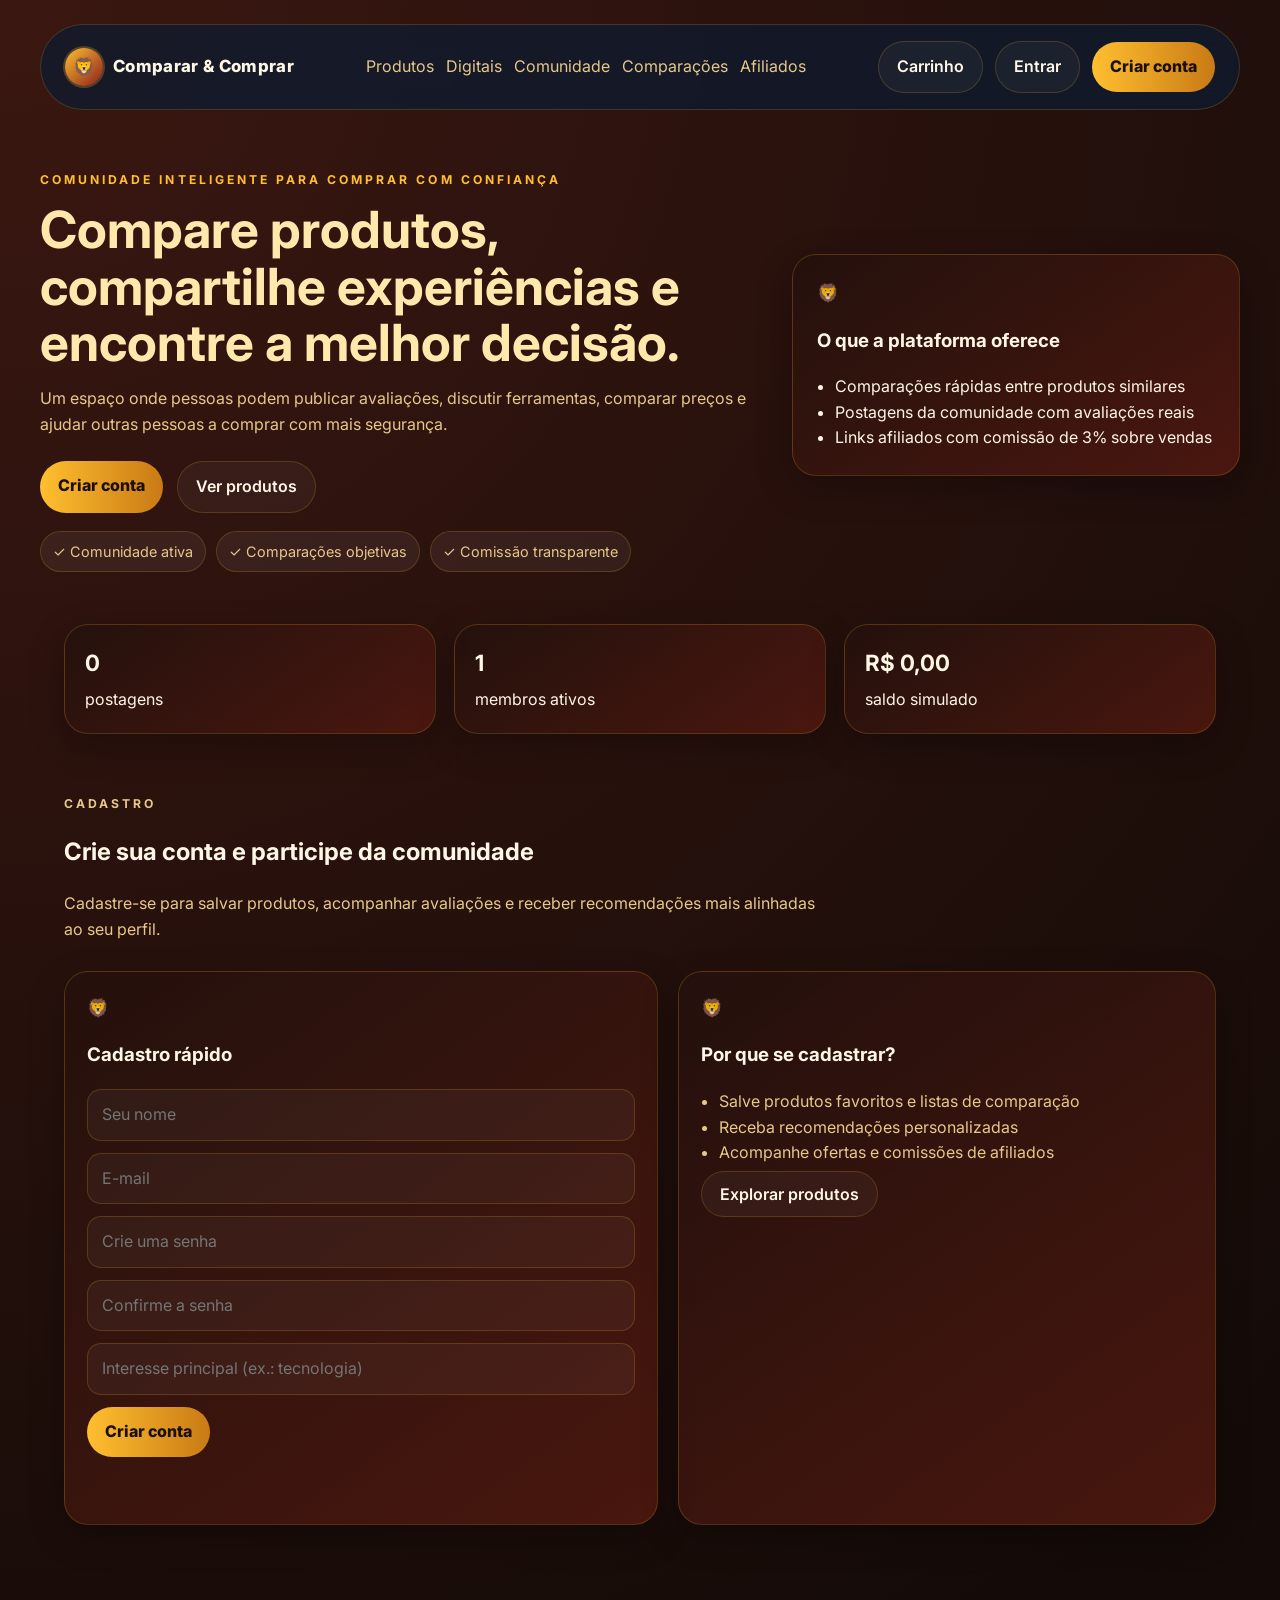
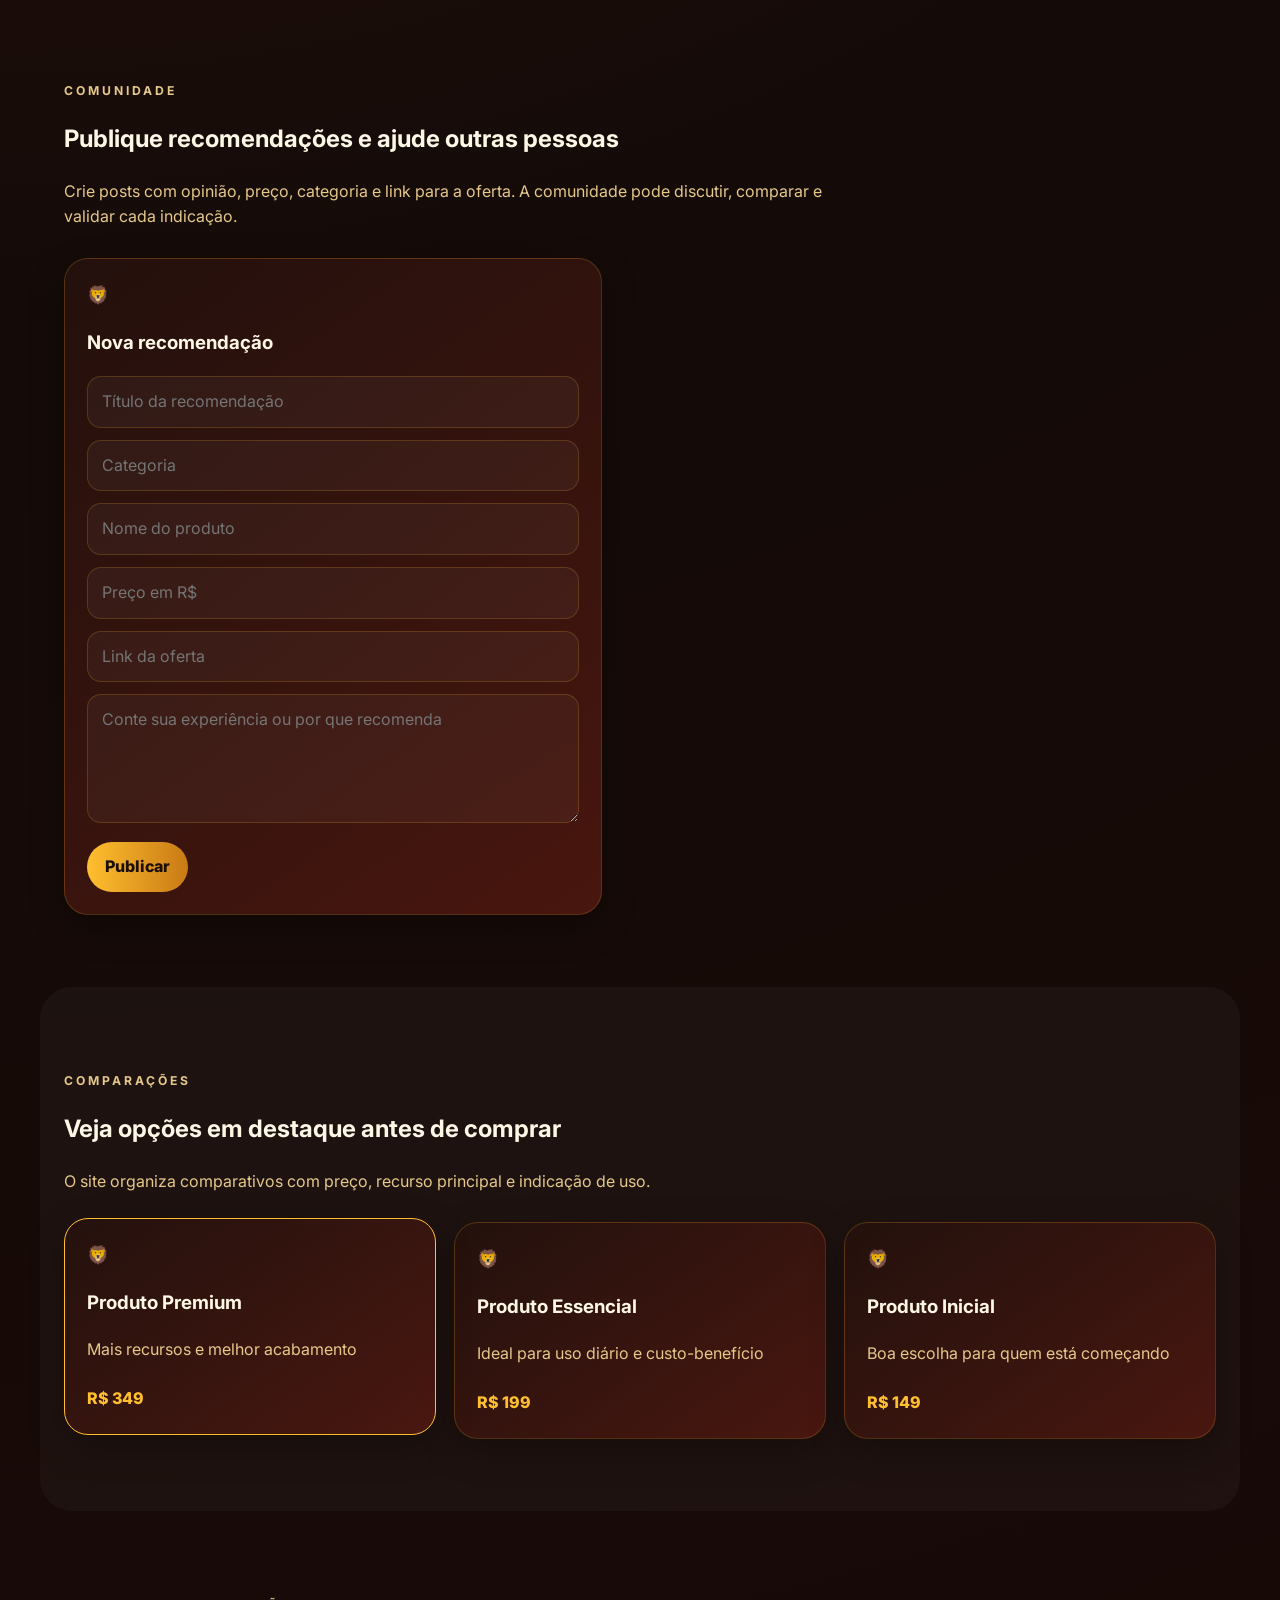
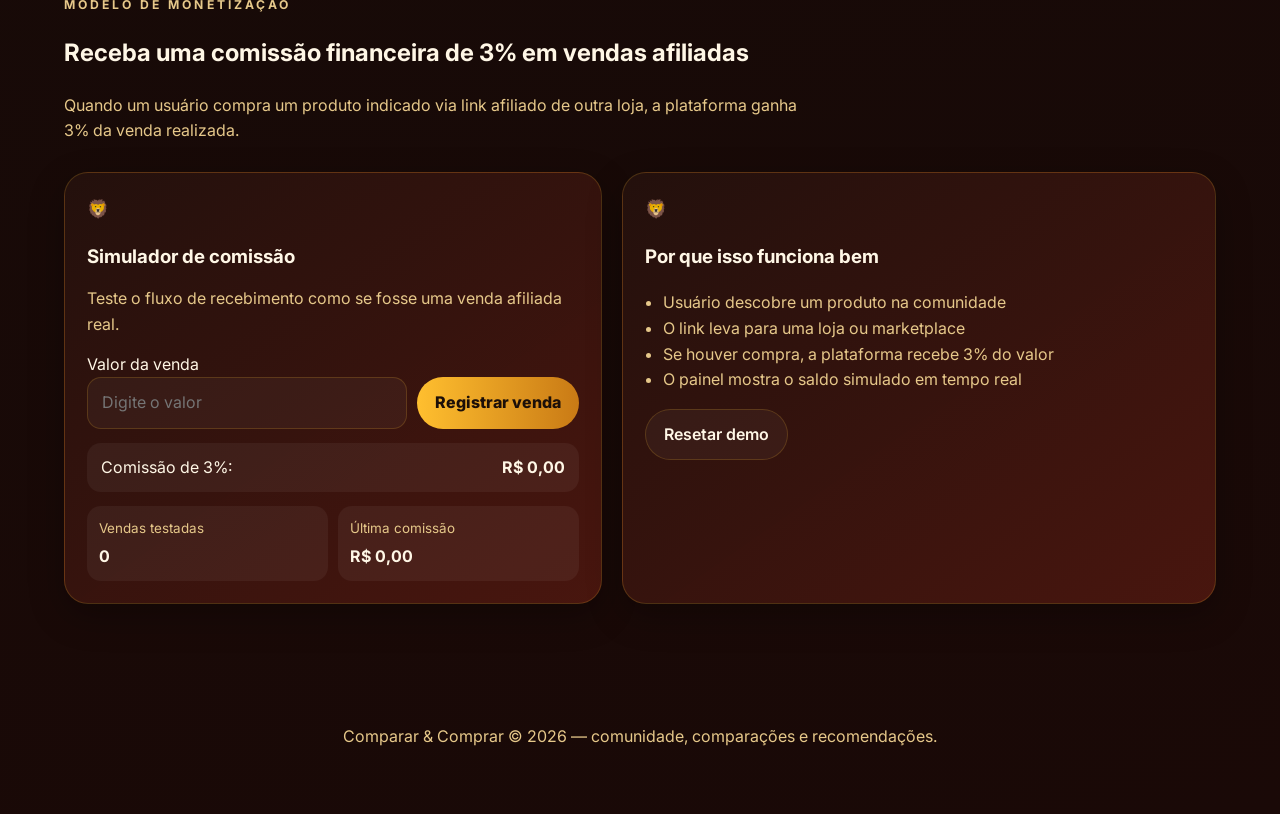
==== index.html @ 01181faa "Initial commit: lion-themed marketplace landing pages" ====
<!DOCTYPE html>
<html lang="pt-BR">
  <head>
    <meta charset="UTF-8" />
    <meta name="viewport" content="width=device-width, initial-scale=1.0" />
    <title>Comparar & Comprar</title>
    <meta
      name="description"
      content="Uma comunidade para comparar produtos, compartilhar experiências e encontrar ofertas com links afiliados."
    />
    <link rel="preconnect" href="https://fonts.googleapis.com" />
    <link rel="preconnect" href="https://fonts.gstatic.com" crossorigin />
    <link
      href="https://fonts.googleapis.com/css2?family=Inter:wght@400;500;600;700;800&display=swap"
      rel="stylesheet"
    />
    <link rel="stylesheet" href="styles.css" />
  </head>
  <body>
    <div class="app-shell">
      <header class="hero">
        <nav class="navbar">
          <a class="brand" href="index.html"><span class="brand-mark">🦁</span>Comparar & Comprar</a>
          <div class="nav-links">
            <a href="products.html">Produtos</a>
            <a href="digital-products.html">Digitais</a>
            <a href="#comunidade">Comunidade</a>
            <a href="#comparacoes">Comparações</a>
            <a href="#afiliados">Afiliados</a>
          </div>
          <div class="nav-actions">
            <a class="btn btn-secondary" href="cart.html">Carrinho</a>
            <button class="btn btn-secondary" id="loginBtn">Entrar</button>
            <button class="btn btn-primary" id="registerBtn">Criar conta</button>
            <button class="btn btn-secondary hidden" id="logoutBtn">Sair</button>
          </div>
        </nav>

        <div class="hero-content">
          <div class="hero-copy">
            <p class="eyebrow">Comunidade inteligente para comprar com confiança</p>
            <h1>Compare produtos, compartilhe experiências e encontre a melhor decisão.</h1>
            <p class="hero-text">
              Um espaço onde pessoas podem publicar avaliações, discutir ferramentas,
              comparar preços e ajudar outras pessoas a comprar com mais segurança.
            </p>
            <div class="hero-actions">
              <a class="btn btn-primary" href="#cadastro">Criar conta</a>
              <a class="btn btn-secondary" href="products.html">Ver produtos</a>
            </div>
            <div class="trust-badges">
              <span>✓ Comunidade ativa</span>
              <span>✓ Comparações objetivas</span>
              <span>✓ Comissão transparente</span>
            </div>
          </div>

          <div class="hero-card">
            <h3>O que a plataforma oferece</h3>
            <ul>
              <li>Comparações rápidas entre produtos similares</li>
              <li>Postagens da comunidade com avaliações reais</li>
              <li>Links afiliados com comissão de 3% sobre vendas</li>
            </ul>
          </div>
        </div>
      </header>

      <section class="stats-section">
        <div class="stat-card">
          <strong id="postCount">0</strong>
          <span>postagens</span>
        </div>
        <div class="stat-card">
          <strong id="memberCount">1</strong>
          <span>membros ativos</span>
        </div>
        <div class="stat-card">
          <strong id="commissionCount">R$ 0,00</strong>
          <span>saldo simulado</span>
        </div>
      </section>

      <section id="cadastro" class="section signup-section">
        <div class="section-heading">
          <p class="eyebrow">Cadastro</p>
          <h2>Crie sua conta e participe da comunidade</h2>
          <p>
            Cadastre-se para salvar produtos, acompanhar avaliações e receber recomendações
            mais alinhadas ao seu perfil.
          </p>
        </div>

        <div class="signup-grid">
          <form id="mainRegisterForm" class="panel">
            <h3>Cadastro rápido</h3>
            <input type="text" id="mainRegisterName" placeholder="Seu nome" required />
            <input type="email" id="mainRegisterEmail" placeholder="E-mail" required />
            <input type="password" id="mainRegisterPassword" placeholder="Crie uma senha" required />
            <input type="password" id="mainRegisterConfirmPassword" placeholder="Confirme a senha" required />
            <input type="text" id="mainRegisterInterest" placeholder="Interesse principal (ex.: tecnologia)" />
            <button class="btn btn-primary" type="submit">Criar conta</button>
            <p id="registerMessage" class="form-message"></p>
          </form>

          <div class="panel benefits-card">
            <h3>Por que se cadastrar?</h3>
            <ul>
              <li>Salve produtos favoritos e listas de comparação</li>
              <li>Receba recomendações personalizadas</li>
              <li>Acompanhe ofertas e comissões de afiliados</li>
            </ul>
            <a class="btn btn-secondary" href="products.html">Explorar produtos</a>
          </div>
        </div>
      </section>

      <main>
        <section id="comunidade" class="section">
          <div class="section-heading">
            <p class="eyebrow">Comunidade</p>
            <h2>Publique recomendações e ajude outras pessoas</h2>
            <p>
              Crie posts com opinião, preço, categoria e link para a oferta. A comunidade pode
              discutir, comparar e validar cada indicação.
            </p>
          </div>

          <div class="community-layout">
            <form id="postForm" class="panel">
              <h3>Nova recomendação</h3>
              <input type="text" id="postTitle" placeholder="Título da recomendação" required />
              <input type="text" id="postCategory" placeholder="Categoria" required />
              <input type="text" id="postProduct" placeholder="Nome do produto" required />
              <input type="number" id="postPrice" placeholder="Preço em R$" min="0" step="0.01" required />
              <input type="url" id="postLink" placeholder="Link da oferta" required />
              <textarea id="postComment" rows="4" placeholder="Conte sua experiência ou por que recomenda" required></textarea>
              <button class="btn btn-primary" type="submit">Publicar</button>
            </form>

            <div id="postsList" class="posts-list"></div>
          </div>
        </section>

        <section id="comparacoes" class="section alt-section">
          <div class="section-heading">
            <p class="eyebrow">Comparações</p>
            <h2>Veja opções em destaque antes de comprar</h2>
            <p>
              O site organiza comparativos com preço, recurso principal e indicação de uso.
            </p>
          </div>

          <div class="comparison-grid">
            <article class="panel comparison-card highlighted">
              <h3>Produto Premium</h3>
              <p>Mais recursos e melhor acabamento</p>
              <span>R$ 349</span>
            </article>
            <article class="panel comparison-card">
              <h3>Produto Essencial</h3>
              <p>Ideal para uso diário e custo-benefício</p>
              <span>R$ 199</span>
            </article>
            <article class="panel comparison-card">
              <h3>Produto Inicial</h3>
              <p>Boa escolha para quem está começando</p>
              <span>R$ 149</span>
            </article>
          </div>
        </section>

        <section id="afiliados" class="section">
          <div class="section-heading">
            <p class="eyebrow">Modelo de monetização</p>
            <h2>Receba uma comissão financeira de 3% em vendas afiliadas</h2>
            <p>
              Quando um usuário compra um produto indicado via link afiliado de outra loja,
              a plataforma ganha 3% da venda realizada.
            </p>
          </div>

          <div class="affiliate-layout">
            <div class="panel calculator-card">
              <h3>Simulador de comissão</h3>
              <p class="helper-text">Teste o fluxo de recebimento como se fosse uma venda afiliada real.</p>
              <label for="saleValue">Valor da venda</label>
              <div class="input-row">
                <input type="number" id="saleValue" placeholder="Digite o valor" min="0" step="0.01" />
                <button class="btn btn-primary" id="registerSaleBtn" type="button">Registrar venda</button>
              </div>
              <div class="calculator-result">
                <span>Comissão de 3%:</span>
                <strong id="commissionValue">R$ 0,00</strong>
              </div>
              <div class="mini-stats">
                <div>
                  <span>Vendas testadas</span>
                  <strong id="saleCount">0</strong>
                </div>
                <div>
                  <span>Última comissão</span>
                  <strong id="lastCommission">R$ 0,00</strong>
                </div>
              </div>
            </div>

            <div class="panel benefits-card">
              <h3>Por que isso funciona bem</h3>
              <ul>
                <li>Usuário descobre um produto na comunidade</li>
                <li>O link leva para uma loja ou marketplace</li>
                <li>Se houver compra, a plataforma recebe 3% do valor</li>
                <li>O painel mostra o saldo simulado em tempo real</li>
              </ul>
              <button class="btn btn-secondary" id="resetDemoBtn" type="button">Resetar demo</button>
            </div>
          </div>
        </section>
      </main>

      <footer class="footer">
        <p>Comparar & Comprar © 2026 — comunidade, comparações e recomendações.</p>
      </footer>
    </div>

    <div id="authModal" class="modal hidden" aria-hidden="true">
      <div class="modal-card">
        <button class="close-modal" id="closeModal" type="button">×</button>
        <div class="auth-tabs">
          <button class="auth-tab active" data-mode="login" type="button">Entrar</button>
          <button class="auth-tab" data-mode="register" type="button">Cadastrar</button>
        </div>

        <form id="loginForm" class="auth-form">
          <input type="email" id="loginEmail" placeholder="E-mail" required />
          <input type="password" id="loginPassword" placeholder="Senha" required />
          <button class="btn btn-primary" type="submit">Entrar</button>
        </form>

        <form id="registerForm" class="auth-form hidden">
          <input type="text" id="registerName" placeholder="Seu nome" required />
          <input type="email" id="registerEmail" placeholder="E-mail" required />
          <input type="password" id="registerPassword" placeholder="Senha" required />
          <button class="btn btn-primary" type="submit">Criar conta</button>
        </form>
      </div>
    </div>

    <script src="script.js"></script>
  </body>
</html>
---- styles.css ----
:root {
  --bg: #140b08;
  --panel: #24110d;
  --panel-2: #3b1711;
  --text: #fff7e6;
  --muted: #e6c88a;
  --accent: #ffbf2f;
  --accent-2: #8b1e1e;
  --accent-3: #c97a15;
  --border: rgba(255, 191, 47, 0.18);
}

* {
  box-sizing: border-box;
}

body {
  margin: 0;
  font-family: 'Inter', sans-serif;
  background: radial-gradient(circle at top left, #3b1711 0%, var(--bg) 45%, #1a0907 100%);
  color: var(--text);
  line-height: 1.6;
}

a {
  color: inherit;
  text-decoration: none;
}

button,
input,
textarea {
  font: inherit;
}

.app-shell {
  min-height: 100vh;
}

.hero {
  padding: 24px 24px 72px;
}

.navbar {
  display: flex;
  justify-content: space-between;
  align-items: center;
  gap: 16px;
  max-width: 1200px;
  margin: 0 auto 48px;
  padding: 16px 24px;
  border: 1px solid var(--border);
  border-radius: 999px;
  background: rgba(15, 27, 45, 0.8);
  backdrop-filter: blur(12px);
}

.brand {
  font-weight: 800;
  font-size: 1.05rem;
  display: inline-flex;
  align-items: center;
  gap: 10px;
  letter-spacing: 0.02em;
}

.brand-mark {
  width: 38px;
  height: 38px;
  border-radius: 50%;
  display: grid;
  place-items: center;
  background: linear-gradient(135deg, var(--accent), var(--accent-2));
  color: var(--text);
  font-size: 1.1rem;
  box-shadow: 0 0 0 2px rgba(255, 191, 47, 0.25);
}

.nav-links,
.nav-actions {
  display: flex;
  gap: 12px;
  align-items: center;
}

.nav-links {
  color: var(--muted);
}

.hero-content {
  display: grid;
  grid-template-columns: 1.3fr 0.8fr;
  gap: 24px;
  max-width: 1200px;
  margin: 0 auto;
  align-items: center;
}

.eyebrow {
  text-transform: uppercase;
  letter-spacing: 0.25em;
  font-size: 0.76rem;
  color: var(--accent);
  font-weight: 700;
}

h1 {
  font-size: clamp(2rem, 4vw, 3.4rem);
  line-height: 1.1;
  margin: 10px 0;
  color: #ffe8ac;
}

.hero-text,
.section-heading p,
.panel p,
.panel li,
.post-meta,
.post-footer {
  color: var(--muted);
}

.hero-actions {
  display: flex;
  gap: 14px;
  margin-top: 24px;
  flex-wrap: wrap;
}

.trust-badges {
  display: flex;
  flex-wrap: wrap;
  gap: 10px;
  margin-top: 18px;
}

.trust-badges span {
  background: rgba(255, 255, 255, 0.06);
  border: 1px solid var(--border);
  border-radius: 999px;
  padding: 8px 12px;
  font-size: 0.9rem;
  color: var(--muted);
}

.btn {
  padding: 12px 18px;
  border-radius: 999px;
  font-weight: 600;
  border: none;
  cursor: pointer;
}

.btn-primary {
  background: linear-gradient(90deg, var(--accent), var(--accent-3));
  color: #1c0f08;
  font-weight: 800;
}

.btn-secondary {
  border: 1px solid var(--border);
  background: rgba(255, 255, 255, 0.04);
  color: var(--text);
}

.hero-card,
.panel,
.stat-card {
  background: linear-gradient(145deg, rgba(36, 17, 13, 0.95), rgba(78, 24, 16, 0.9));
  border: 1px solid var(--border);
  border-radius: 24px;
  box-shadow: 0 12px 35px rgba(0, 0, 0, 0.28);
}

.hero-card {
  padding: 24px;
}

.hero-card ul {
  padding-left: 18px;
  margin: 0;
}

.hero-card::before,
.panel::before {
  content: "🦁";
  display: block;
  font-size: 1.1rem;
  margin-bottom: 10px;
  opacity: 0.9;
}

.stats-section {
  display: grid;
  grid-template-columns: repeat(3, 1fr);
  gap: 18px;
  max-width: 1200px;
  margin: -20px auto 0;
  padding: 0 24px 24px;
}

.stat-card {
  padding: 20px;
  display: flex;
  flex-direction: column;
  gap: 6px;
}

.stat-card strong {
  font-size: 1.4rem;
}

.section {
  padding: 72px 24px;
  max-width: 1200px;
  margin: 0 auto;
}

.signup-section {
  padding-top: 24px;
}

.signup-grid {
  display: grid;
  grid-template-columns: 1.05fr 0.95fr;
  gap: 20px;
}

.form-message {
  margin-top: 10px;
  color: var(--accent);
  min-height: 1.2em;
}

.alt-section {
  background: rgba(255, 255, 255, 0.03);
  border-radius: 32px;
}

.section-heading {
  max-width: 760px;
  margin-bottom: 28px;
}

.community-layout,
.affiliate-layout {
  display: grid;
  grid-template-columns: 0.95fr 1.05fr;
  gap: 20px;
}

.panel {
  padding: 22px;
}

.panel input,
.panel textarea {
  width: 100%;
  margin-bottom: 12px;
  padding: 12px 14px;
  border-radius: 14px;
  border: 1px solid var(--border);
  background: rgba(255, 255, 255, 0.04);
  color: var(--text);
}

.panel textarea {
  resize: vertical;
  min-height: 100px;
}

.posts-list {
  display: flex;
  flex-direction: column;
  gap: 14px;
}

.post-card {
  background: rgba(255, 255, 255, 0.04);
  border: 1px solid var(--border);
  border-radius: 18px;
  padding: 16px;
}

.post-card h4 {
  margin: 0 0 6px;
}

.post-meta {
  display: flex;
  gap: 8px;
  flex-wrap: wrap;
  margin-bottom: 8px;
  font-size: 0.95rem;
}

.post-footer {
  display: flex;
  justify-content: space-between;
  align-items: center;
  margin-top: 12px;
  gap: 10px;
  flex-wrap: wrap;
}

.comparison-grid {
  display: grid;
  grid-template-columns: repeat(3, 1fr);
  gap: 18px;
}

.products-grid {
  display: grid;
  grid-template-columns: repeat(3, 1fr);
  gap: 18px;
}

.product-card {
  display: flex;
  flex-direction: column;
  gap: 10px;
}

.product-image {
  width: 100%;
  height: 180px;
  object-fit: cover;
  border-radius: 16px;
  margin-bottom: 4px;
}

.product-emoji {
  font-size: 2rem;
}

.product-badges {
  display: flex;
  flex-wrap: wrap;
  gap: 8px;
}

.product-badges span {
  background: rgba(255, 191, 47, 0.16);
  border: 1px solid rgba(255, 191, 47, 0.28);
  border-radius: 999px;
  padding: 6px 10px;
  font-size: 0.82rem;
  color: var(--accent);
}

.product-price {
  font-size: 1.2rem;
  font-weight: 700;
}

.product-actions {
  display: flex;
  justify-content: space-between;
  align-items: center;
  margin-top: auto;
  gap: 12px;
  flex-wrap: wrap;
}

.product-buttons {
  display: flex;
  gap: 8px;
  flex-wrap: wrap;
}

.review-box {
  margin-top: 8px;
  border-top: 1px solid var(--border);
  padding-top: 10px;
}

.review-summary {
  display: flex;
  justify-content: space-between;
  align-items: center;
  margin-bottom: 8px;
  font-size: 0.9rem;
}

.review-list {
  list-style: none;
  padding: 0;
  margin: 0 0 10px;
  display: flex;
  flex-direction: column;
  gap: 8px;
}

.review-list li {
  background: rgba(255, 255, 255, 0.04);
  border-radius: 10px;
  padding: 8px 10px;
}

.review-form {
  display: flex;
  flex-direction: column;
  gap: 8px;
}

.review-form input,
.review-form select,
.review-form textarea {
  margin-bottom: 0;
}

.highlights-section {
  display: grid;
  grid-template-columns: repeat(2, 1fr);
  gap: 18px;
  padding-top: 0;
}

.quick-panel {
  position: fixed;
  inset: 0;
  background: rgba(3, 8, 15, 0.75);
  display: grid;
  place-items: center;
  padding: 20px;
  z-index: 20;
}

.quick-panel.hidden,
.hidden {
  display: none;
}

.quick-panel-card {
  width: min(100%, 480px);
  background: var(--panel);
  border: 1px solid var(--border);
  border-radius: 24px;
  padding: 24px;
  position: relative;
  max-height: 80vh;
  overflow: auto;
}

.quick-item {
  padding: 10px 0;
  border-bottom: 1px solid var(--border);
}

.product-toolbar {
  display: flex;
  gap: 12px;
  flex-wrap: wrap;
  margin-bottom: 18px;
}

.product-toolbar input,
.product-toolbar select {
  flex: 1;
  min-width: 220px;
}

.product-detail-modal {
  width: min(100%, 560px);
}

.product-detail-header {
  display: flex;
  justify-content: space-between;
  gap: 12px;
  align-items: start;
  margin-bottom: 16px;
}

.product-detail-price {
  font-size: 1.35rem;
  font-weight: 800;
  color: var(--accent);
}

.product-detail-list {
  padding-left: 18px;
  margin: 0 0 12px;
  color: var(--muted);
}

.product-detail-guarantee {
  color: var(--accent);
  font-weight: 600;
  margin-bottom: 16px;
}

.product-detail-actions {
  display: flex;
  gap: 10px;
  flex-wrap: wrap;
}

.cart-layout {
  display: grid;
  grid-template-columns: 1.2fr 0.8fr;
  gap: 20px;
  align-items: start;
}

.cart-items {
  display: flex;
  flex-direction: column;
  gap: 12px;
}

.cart-item {
  border: 1px solid var(--border);
  border-radius: 18px;
  padding: 16px;
  background: rgba(255, 255, 255, 0.03);
  display: flex;
  justify-content: space-between;
  gap: 12px;
}

.cart-item h4 {
  margin: 0 0 6px;
}

.cart-item p {
  margin: 0;
  color: var(--muted);
}

.cart-meta {
  margin-top: 8px !important;
  font-size: 0.9rem;
}

.cart-item-actions {
  display: flex;
  flex-direction: column;
  justify-content: space-between;
  align-items: flex-end;
  gap: 8px;
}

.summary-row {
  display: flex;
  justify-content: space-between;
  padding: 10px 0;
  border-bottom: 1px solid var(--border);
}

.summary-row.total {
  font-size: 1.08rem;
  border-bottom: none;
  margin-top: 8px;
}

.empty-state {
  text-align: center;
}

.compact-hero {
  padding-bottom: 40px;
}

.comparison-card.highlighted {
  border-color: var(--accent);
  transform: translateY(-4px);
}

.comparison-card span {
  display: inline-block;
  margin-top: 8px;
  font-weight: 800;
  color: var(--accent);
}

.input-row {
  display: flex;
  gap: 10px;
  margin-bottom: 10px;
}

.input-row input {
  flex: 1;
  margin-bottom: 0;
}

.helper-text {
  margin-top: -4px;
  margin-bottom: 14px;
}

.calculator-result {
  margin-top: 14px;
  display: flex;
  justify-content: space-between;
  align-items: center;
  padding: 12px 14px;
  border-radius: 14px;
  background: rgba(255, 255, 255, 0.05);
}

.mini-stats {
  display: grid;
  grid-template-columns: repeat(2, 1fr);
  gap: 10px;
  margin-top: 14px;
}

.mini-stats div {
  padding: 12px;
  border-radius: 14px;
  background: rgba(255, 255, 255, 0.05);
  display: flex;
  flex-direction: column;
  gap: 4px;
}

.mini-stats span {
  color: var(--muted);
  font-size: 0.84rem;
}

.benefits-card ul {
  padding-left: 18px;
  margin-bottom: 16px;
}

.modal {
  position: fixed;
  inset: 0;
  background: rgba(3, 8, 15, 0.75);
  display: grid;
  place-items: center;
  padding: 20px;
}

.modal.hidden,
.hidden {
  display: none;
}

.modal-card {
  width: min(100%, 420px);
  background: var(--panel);
  border: 1px solid var(--border);
  border-radius: 24px;
  padding: 24px;
  position: relative;
}

.close-modal {
  position: absolute;
  top: 12px;
  right: 12px;
  background: transparent;
  border: none;
  color: var(--text);
  font-size: 1.3rem;
  cursor: pointer;
}

.auth-tabs {
  display: flex;
  gap: 8px;
  margin-bottom: 16px;
}

.auth-tab {
  background: rgba(255, 255, 255, 0.05);
  border: 1px solid var(--border);
  color: var(--text);
  padding: 8px 12px;
  border-radius: 999px;
  cursor: pointer;
}

.auth-tab.active {
  background: linear-gradient(90deg, var(--accent), var(--accent-2));
}

.footer {
  text-align: center;
  padding: 32px 24px 48px;
  color: var(--muted);
}

@media (max-width: 900px) {
  .community-layout,
  .affiliate-layout,
  .hero-content,
  .comparison-grid,
  .signup-grid,
  .products-grid,
  .stats-section {
    grid-template-columns: 1fr;
  }

  .navbar {
    border-radius: 24px;
    flex-direction: column;
  }
}

@media (max-width: 600px) {
  .hero,
  .section {
    padding-left: 16px;
    padding-right: 16px;
  }

  .nav-links {
    flex-wrap: wrap;
    justify-content: center;
  }

  .input-row,
  .mini-stats {
    grid-template-columns: 1fr;
    flex-direction: column;
  }

  .products-grid,
  .highlights-section,
  .cart-layout {
    grid-template-columns: 1fr;
  }
}
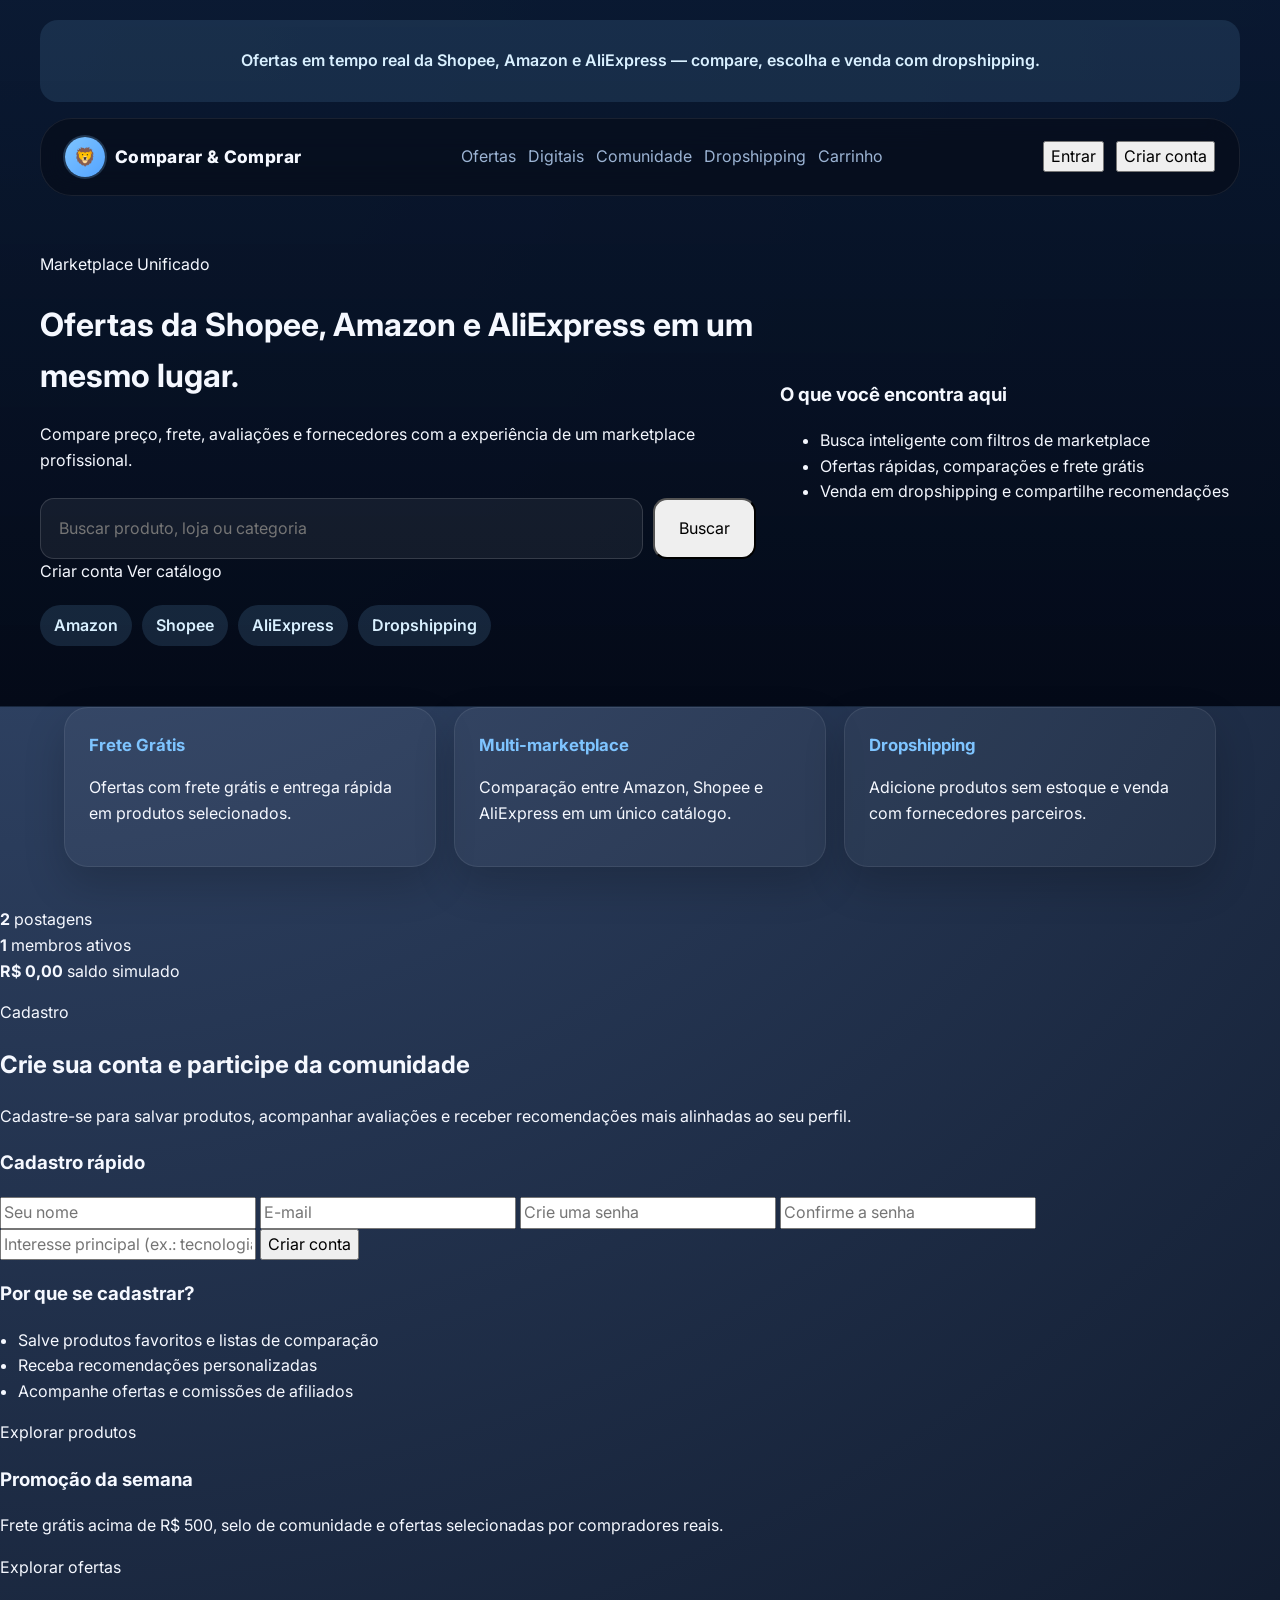
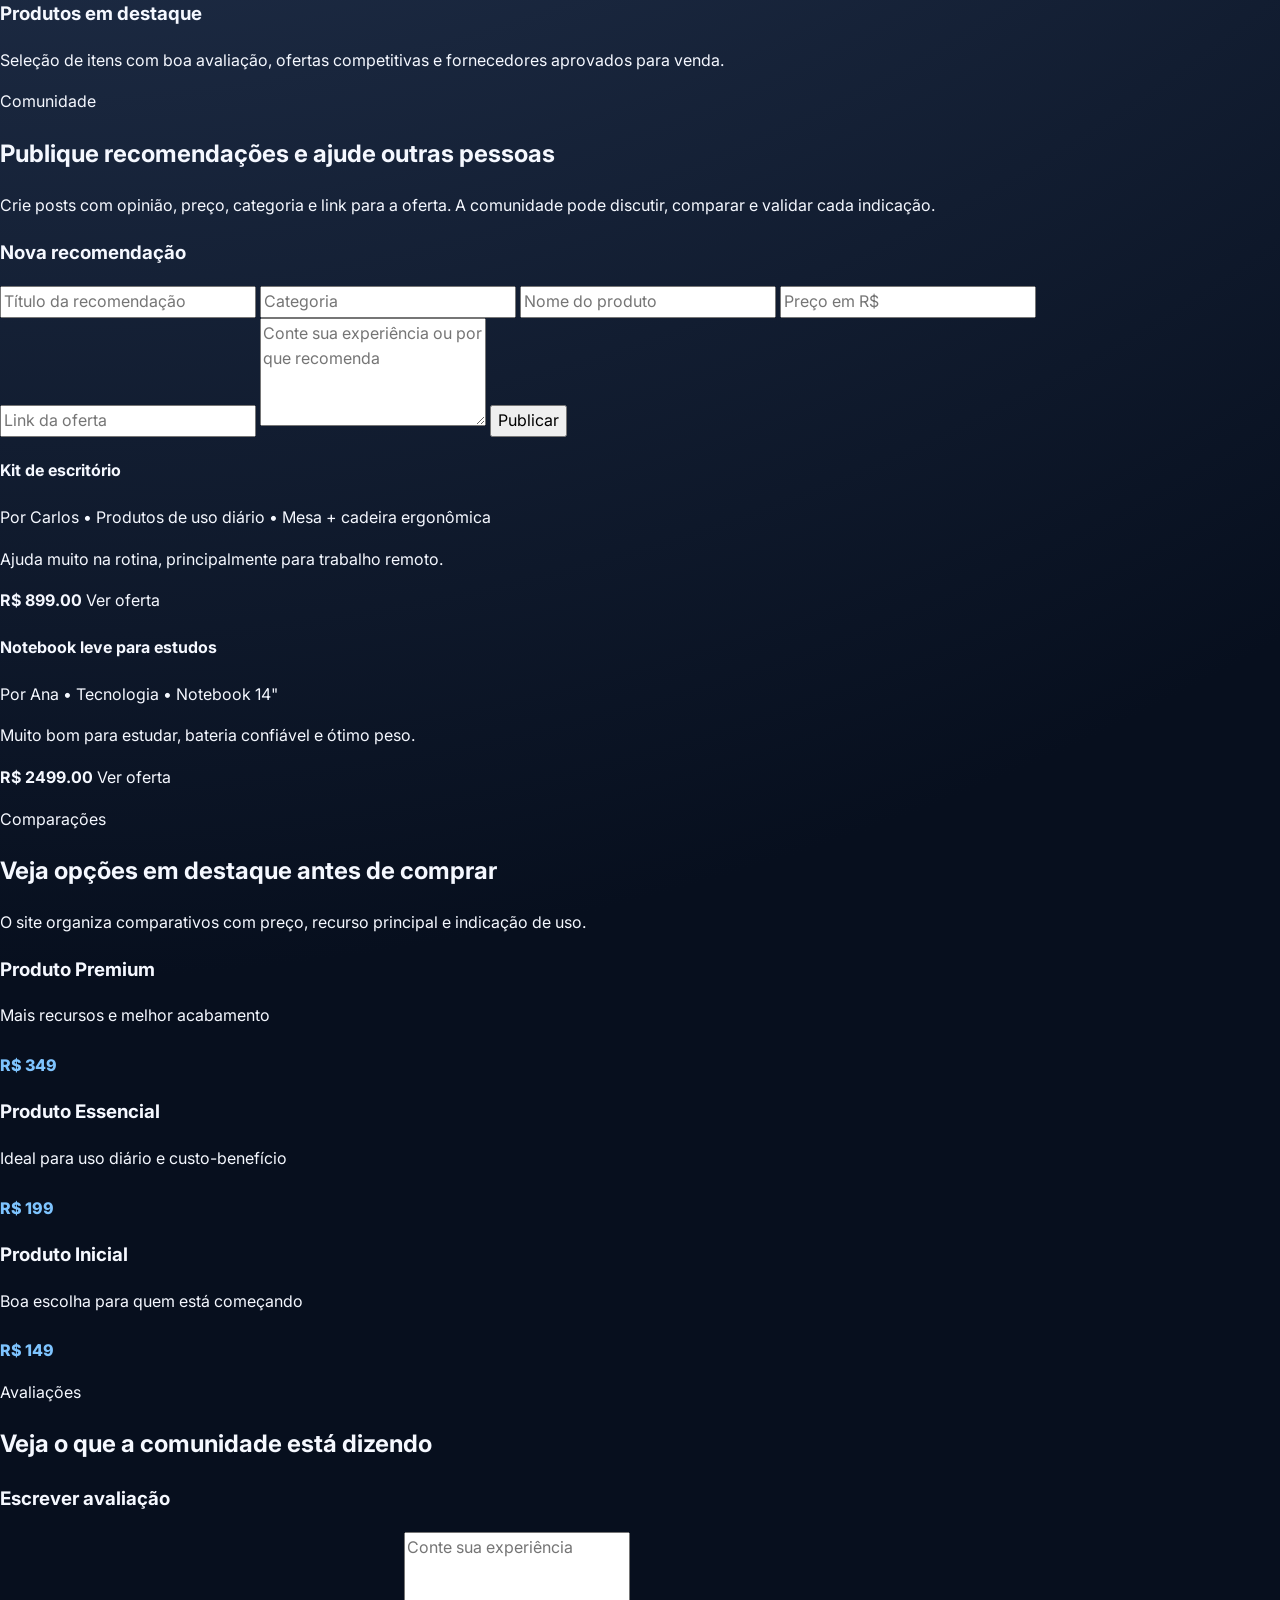
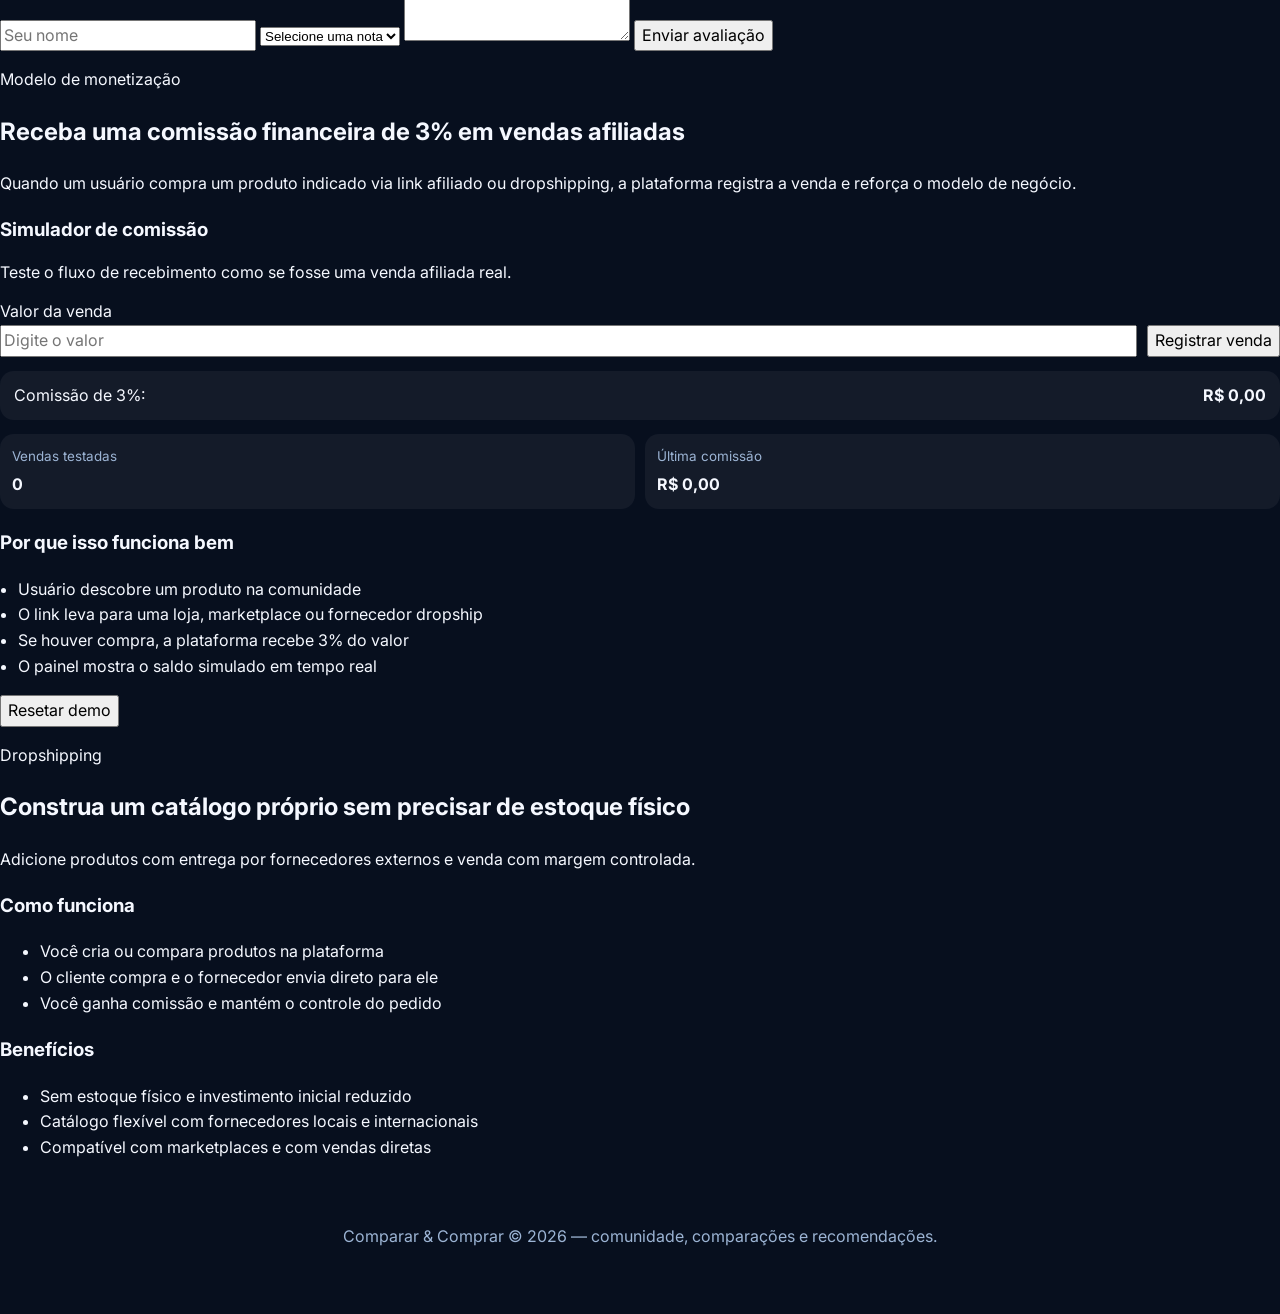
==== commit 9f70ed64: "Atualiza visual e funcionalidade do marketplace" ====
--- a/index.html
+++ b/index.html
@@ -18,18 +18,20 @@
   </head>
   <body>
     <div class="app-shell">
-      <header class="hero">
-        <nav class="navbar">
+      <header class="hero marketplace-hero">
+        <div class="top-banner">
+          <p>Ofertas em tempo real da Shopee, Amazon e AliExpress — compare, escolha e venda com dropshipping.</p>
+        </div>
+        <nav class="navbar marketplace-navbar">
           <a class="brand" href="index.html"><span class="brand-mark">🦁</span>Comparar & Comprar</a>
           <div class="nav-links">
-            <a href="products.html">Produtos</a>
+            <a href="products.html">Ofertas</a>
             <a href="digital-products.html">Digitais</a>
             <a href="#comunidade">Comunidade</a>
-            <a href="#comparacoes">Comparações</a>
-            <a href="#afiliados">Afiliados</a>
+            <a href="#afiliados">Dropshipping</a>
+            <a href="cart.html">Carrinho</a>
           </div>
           <div class="nav-actions">
-            <a class="btn btn-secondary" href="cart.html">Carrinho</a>
             <button class="btn btn-secondary" id="loginBtn">Entrar</button>
             <button class="btn btn-primary" id="registerBtn">Criar conta</button>
             <button class="btn btn-secondary hidden" id="logoutBtn">Sair</button>
@@ -38,33 +40,52 @@
 
         <div class="hero-content">
           <div class="hero-copy">
-            <p class="eyebrow">Comunidade inteligente para comprar com confiança</p>
-            <h1>Compare produtos, compartilhe experiências e encontre a melhor decisão.</h1>
+            <p class="eyebrow">Marketplace Unificado</p>
+            <h1>Ofertas da Shopee, Amazon e AliExpress em um mesmo lugar.</h1>
             <p class="hero-text">
-              Um espaço onde pessoas podem publicar avaliações, discutir ferramentas,
-              comparar preços e ajudar outras pessoas a comprar com mais segurança.
-            </p>
+              Compare preço, frete, avaliações e fornecedores com a experiência de um marketplace profissional.
+            </p>
+            <div class="hero-search">
+              <input type="search" placeholder="Buscar produto, loja ou categoria" />
+              <button class="btn btn-primary">Buscar</button>
+            </div>
             <div class="hero-actions">
               <a class="btn btn-primary" href="#cadastro">Criar conta</a>
-              <a class="btn btn-secondary" href="products.html">Ver produtos</a>
-            </div>
-            <div class="trust-badges">
-              <span>✓ Comunidade ativa</span>
-              <span>✓ Comparações objetivas</span>
-              <span>✓ Comissão transparente</span>
-            </div>
-          </div>
-
-          <div class="hero-card">
-            <h3>O que a plataforma oferece</h3>
+              <a class="btn btn-secondary" href="products.html">Ver catálogo</a>
+            </div>
+            <div class="trust-badges marketplace-badges">
+              <span>Amazon</span>
+              <span>Shopee</span>
+              <span>AliExpress</span>
+              <span>Dropshipping</span>
+            </div>
+          </div>
+
+          <div class="hero-card marketplace-panel">
+            <h3>O que você encontra aqui</h3>
             <ul>
-              <li>Comparações rápidas entre produtos similares</li>
-              <li>Postagens da comunidade com avaliações reais</li>
-              <li>Links afiliados com comissão de 3% sobre vendas</li>
+              <li>Busca inteligente com filtros de marketplace</li>
+              <li>Ofertas rápidas, comparações e frete grátis</li>
+              <li>Venda em dropshipping e compartilhe recomendações</li>
             </ul>
           </div>
         </div>
       </header>
+
+      <section class="marketplace-features section">
+        <div class="feature-card">
+          <strong>Frete Grátis</strong>
+          <p>Ofertas com frete grátis e entrega rápida em produtos selecionados.</p>
+        </div>
+        <div class="feature-card">
+          <strong>Multi-marketplace</strong>
+          <p>Comparação entre Amazon, Shopee e AliExpress em um único catálogo.</p>
+        </div>
+        <div class="feature-card">
+          <strong>Dropshipping</strong>
+          <p>Adicione produtos sem estoque e venda com fornecedores parceiros.</p>
+        </div>
+      </section>
 
       <section class="stats-section">
         <div class="stat-card">
@@ -116,6 +137,18 @@
       </section>
 
       <main>
+        <section class="section highlights-section">
+          <div class="panel">
+            <h3>Promoção da semana</h3>
+            <p>Frete grátis acima de R$ 500, selo de comunidade e ofertas selecionadas por compradores reais.</p>
+            <a class="btn btn-primary" href="products.html">Explorar ofertas</a>
+          </div>
+          <div class="panel">
+            <h3>Produtos em destaque</h3>
+            <p>Seleção de itens com boa avaliação, ofertas competitivas e fornecedores aprovados para venda.</p>
+          </div>
+        </section>
+
         <section id="comunidade" class="section">
           <div class="section-heading">
             <p class="eyebrow">Comunidade</p>
@@ -170,13 +203,37 @@
           </div>
         </section>
 
+        <section class="section">
+          <div class="section-heading">
+            <p class="eyebrow">Avaliações</p>
+            <h2>Veja o que a comunidade está dizendo</h2>
+          </div>
+          <div class="community-layout">
+            <form id="reviewForm" class="panel review-form">
+              <h3>Escrever avaliação</h3>
+              <input type="text" id="reviewName" placeholder="Seu nome" required />
+              <select id="reviewRating" required>
+                <option value="">Selecione uma nota</option>
+                <option value="5">★★★★★</option>
+                <option value="4">★★★★☆</option>
+                <option value="3">★★★☆☆</option>
+                <option value="2">★★☆☆☆</option>
+                <option value="1">★☆☆☆☆</option>
+              </select>
+              <textarea id="reviewComment" rows="4" placeholder="Conte sua experiência" required></textarea>
+              <button class="btn btn-primary" type="submit">Enviar avaliação</button>
+            </form>
+            <div id="reviewsList" class="posts-list"></div>
+          </div>
+        </section>
+
         <section id="afiliados" class="section">
           <div class="section-heading">
             <p class="eyebrow">Modelo de monetização</p>
             <h2>Receba uma comissão financeira de 3% em vendas afiliadas</h2>
             <p>
-              Quando um usuário compra um produto indicado via link afiliado de outra loja,
-              a plataforma ganha 3% da venda realizada.
+              Quando um usuário compra um produto indicado via link afiliado ou dropshipping,
+              a plataforma registra a venda e reforça o modelo de negócio.
             </p>
           </div>
 
@@ -209,11 +266,39 @@
               <h3>Por que isso funciona bem</h3>
               <ul>
                 <li>Usuário descobre um produto na comunidade</li>
-                <li>O link leva para uma loja ou marketplace</li>
+                <li>O link leva para uma loja, marketplace ou fornecedor dropship</li>
                 <li>Se houver compra, a plataforma recebe 3% do valor</li>
                 <li>O painel mostra o saldo simulado em tempo real</li>
               </ul>
               <button class="btn btn-secondary" id="resetDemoBtn" type="button">Resetar demo</button>
+            </div>
+          </div>
+        </section>
+
+        <section class="section alt-section dropship-section">
+          <div class="section-heading">
+            <p class="eyebrow">Dropshipping</p>
+            <h2>Construa um catálogo próprio sem precisar de estoque físico</h2>
+            <p>
+              Adicione produtos com entrega por fornecedores externos e venda com margem controlada.
+            </p>
+          </div>
+          <div class="community-layout">
+            <div class="panel">
+              <h3>Como funciona</h3>
+              <ul>
+                <li>Você cria ou compara produtos na plataforma</li>
+                <li>O cliente compra e o fornecedor envia direto para ele</li>
+                <li>Você ganha comissão e mantém o controle do pedido</li>
+              </ul>
+            </div>
+            <div class="panel">
+              <h3>Benefícios</h3>
+              <ul>
+                <li>Sem estoque físico e investimento inicial reduzido</li>
+                <li>Catálogo flexível com fornecedores locais e internacionais</li>
+                <li>Compatível com marketplaces e com vendas diretas</li>
+              </ul>
             </div>
           </div>
         </section>
--- a/styles.css
+++ b/styles.css
@@ -1,13 +1,15 @@
 :root {
-  --bg: #140b08;
-  --panel: #24110d;
-  --panel-2: #3b1711;
-  --text: #fff7e6;
-  --muted: #e6c88a;
-  --accent: #ffbf2f;
-  --accent-2: #8b1e1e;
-  --accent-3: #c97a15;
-  --border: rgba(255, 191, 47, 0.18);
+  --bg: #070f1e;
+  --panel: rgba(18, 32, 55, 0.95);
+  --panel-2: rgba(28, 44, 73, 0.96);
+  --text: #f5f8ff;
+  --muted: #9cb4d4;
+  --accent: #7ec4ff;
+  --accent-2: #54a4ff;
+  --accent-3: #32d4ff;
+  --border: rgba(126, 196, 255, 0.18);
+  --surface: rgba(255, 255, 255, 0.05);
+  --shadow: rgba(0, 0, 0, 0.26);
 }
 
 * {
@@ -17,7 +19,7 @@
 body {
   margin: 0;
   font-family: 'Inter', sans-serif;
-  background: radial-gradient(circle at top left, #3b1711 0%, var(--bg) 45%, #1a0907 100%);
+  background: radial-gradient(circle at top left, rgba(32, 58, 102, 0.88), rgba(7, 15, 30, 1) 55%);
   color: var(--text);
   line-height: 1.6;
 }
@@ -25,6 +27,11 @@
 a {
   color: inherit;
   text-decoration: none;
+  transition: color 0.2s ease;
+}
+
+a:hover {
+  color: var(--accent);
 }
 
 button,
@@ -38,7 +45,23 @@
 }
 
 .hero {
-  padding: 24px 24px 72px;
+  padding: 20px 24px 60px;
+}
+
+.marketplace-hero {
+  background: linear-gradient(180deg, rgba(8, 23, 47, 0.95), rgba(4, 10, 24, 1));
+  border-bottom: 1px solid rgba(255, 255, 255, 0.06);
+}
+
+.top-banner {
+  max-width: 1200px;
+  margin: 0 auto;
+  padding: 12px 24px;
+  border-radius: 18px;
+  background: rgba(126, 196, 255, 0.12);
+  color: #d9f0ff;
+  text-align: center;
+  font-weight: 600;
 }
 
 .navbar {
@@ -47,17 +70,17 @@
   align-items: center;
   gap: 16px;
   max-width: 1200px;
-  margin: 0 auto 48px;
-  padding: 16px 24px;
-  border: 1px solid var(--border);
-  border-radius: 999px;
-  background: rgba(15, 27, 45, 0.8);
-  backdrop-filter: blur(12px);
+  margin: 16px auto 40px;
+  padding: 18px 24px;
+  border: 1px solid rgba(255, 255, 255, 0.08);
+  border-radius: 32px;
+  background: rgba(7, 14, 29, 0.82);
+  backdrop-filter: blur(16px);
 }
 
 .brand {
   font-weight: 800;
-  font-size: 1.05rem;
+  font-size: 1.08rem;
   display: inline-flex;
   align-items: center;
   gap: 10px;
@@ -65,15 +88,15 @@
 }
 
 .brand-mark {
-  width: 38px;
-  height: 38px;
+  width: 40px;
+  height: 40px;
   border-radius: 50%;
   display: grid;
   place-items: center;
   background: linear-gradient(135deg, var(--accent), var(--accent-2));
   color: var(--text);
   font-size: 1.1rem;
-  box-shadow: 0 0 0 2px rgba(255, 191, 47, 0.25);
+  box-shadow: 0 0 0 2px rgba(126, 196, 255, 0.22);
 }
 
 .nav-links,
@@ -89,31 +112,77 @@
 
 .hero-content {
   display: grid;
-  grid-template-columns: 1.3fr 0.8fr;
+  grid-template-columns: 1.4fr 0.9fr;
   gap: 24px;
   max-width: 1200px;
   margin: 0 auto;
   align-items: center;
 }
 
-.eyebrow {
-  text-transform: uppercase;
-  letter-spacing: 0.25em;
-  font-size: 0.76rem;
-  color: var(--accent);
-  font-weight: 700;
-}
-
-h1 {
-  font-size: clamp(2rem, 4vw, 3.4rem);
-  line-height: 1.1;
-  margin: 10px 0;
-  color: #ffe8ac;
-}
-
-.hero-text,
-.section-heading p,
-.panel p,
+.hero-search {
+  margin-top: 24px;
+  display: grid;
+  grid-template-columns: 1fr auto;
+  gap: 10px;
+}
+
+.hero-search input {
+  width: 100%;
+  padding: 16px 18px;
+  border-radius: 14px;
+    border: 1px solid rgba(255, 255, 255, 0.14);
+    background: rgba(255, 255, 255, 0.06);
+    color: var(--text);
+    transition: border-color 0.2s ease;
+  }
+
+  .hero-search input:focus {
+    border-color: rgba(126, 196, 255, 0.5);
+    outline: none;
+  }
+
+  .hero-search button {
+    padding: 16px 24px;
+    border-radius: 14px;
+  }
+
+  .marketplace-badges {
+    display: flex;
+    flex-wrap: wrap;
+    gap: 10px;
+    margin-top: 20px;
+  }
+
+  .marketplace-badges span {
+    padding: 8px 14px;
+    border-radius: 999px;
+    background: rgba(126, 196, 255, 0.14);
+    color: #d9f0ff;
+    font-weight: 600;
+  }
+
+  .marketplace-features {
+    max-width: 1200px;
+    margin: 0 auto 40px;
+    display: grid;
+    grid-template-columns: repeat(3, minmax(220px, 1fr));
+    gap: 18px;
+    padding: 0 24px;
+  }
+
+  .feature-card {
+    background: rgba(255, 255, 255, 0.04);
+    border: 1px solid rgba(255, 255, 255, 0.08);
+    border-radius: 24px;
+    padding: 24px;
+    box-shadow: 0 18px 40px rgba(0, 0, 0, 0.18);
+  }
+
+  .feature-card strong {
+    display: block;
+    margin-bottom: 10px;
+    font-size: 1.05rem;
+    color: var(--accent);
 .panel li,
 .post-meta,
 .post-footer {
@@ -135,12 +204,12 @@
 }
 
 .trust-badges span {
-  background: rgba(255, 255, 255, 0.06);
-  border: 1px solid var(--border);
+  background: rgba(255, 255, 255, 0.08);
+  border: 1px solid rgba(255, 255, 255, 0.1);
   border-radius: 999px;
   padding: 8px 12px;
   font-size: 0.9rem;
-  color: var(--muted);
+  color: var(--text);
 }
 
 .btn {
@@ -173,7 +242,16 @@
 }
 
 .hero-card {
-  padding: 24px;
+  padding: 28px;
+  min-height: 320px;
+  display: flex;
+  flex-direction: column;
+  justify-content: center;
+}
+
+.marketplace-panel {
+  background: rgba(255, 255, 255, 0.03);
+  border: 1px solid rgba(126, 196, 255, 0.14);
 }
 
 .hero-card ul {
@@ -337,21 +415,44 @@
   display: flex;
   flex-wrap: wrap;
   gap: 8px;
-}
-
-.product-badges span {
-  background: rgba(255, 191, 47, 0.16);
-  border: 1px solid rgba(255, 191, 47, 0.28);
-  border-radius: 999px;
-  padding: 6px 10px;
-  font-size: 0.82rem;
-  color: var(--accent);
-}
-
-.product-price {
-  font-size: 1.2rem;
-  font-weight: 700;
-}
+    margin-bottom: 10px;
+  }
+
+  .product-badges span {
+    background: rgba(126, 196, 255, 0.08);
+    border: 1px solid rgba(126, 196, 255, 0.18);
+    border-radius: 999px;
+    padding: 6px 10px;
+    font-size: 0.82rem;
+    color: var(--accent);
+  }
+
+  .product-labels {
+    display: flex;
+    flex-wrap: wrap;
+    gap: 10px;
+    margin-bottom: 10px;
+  }
+
+  .product-chip,
+  .dropship-badge {
+    display: inline-flex;
+    align-items: center;
+    gap: 6px;
+    padding: 6px 12px;
+    border-radius: 999px;
+    font-size: 0.78rem;
+    border: 1px solid var(--border);
+    background: rgba(255, 255, 255, 0.05);
+    color: var(--muted);
+  }
+
+  .dropship-badge {
+    color: #9de3ff;
+    border-color: rgba(60, 159, 212, 0.28);
+    background: rgba(48, 132, 189, 0.13);
+    font-weight: 700;
+  }
 
 .product-actions {
   display: flex;
@@ -448,27 +549,52 @@
 }
 
 .product-toolbar {
-  display: flex;
-  gap: 12px;
+    display: grid;
+    grid-template-columns: minmax(220px, 1.5fr) repeat(3, minmax(160px, 1fr));
+    gap: 12px;
+    align-items: center;
+    margin-bottom: 26px;
+    padding: 18px;
+    border-radius: 24px;
+    background: rgba(255, 255, 255, 0.05);
+    border: 1px solid rgba(255, 255, 255, 0.08);
+  }
+
+  .product-toolbar input,
+  .product-toolbar select {
+    width: 100%;
+    min-width: 0;
+    padding: 14px 16px;
+    border-radius: 16px;
+    border: 1px solid rgba(255, 255, 255, 0.12);
+    background: rgba(255, 255, 255, 0.06);
+    color: var(--text);
+  }
+.product-form-panel .input-row {
+  display: flex;
+  gap: 10px;
   flex-wrap: wrap;
-  margin-bottom: 18px;
-}
-
-.product-toolbar input,
-.product-toolbar select {
+}
+
+.product-form-panel .input-row input {
   flex: 1;
   min-width: 220px;
 }
 
-.product-detail-modal {
-  width: min(100%, 560px);
-}
-
-.product-detail-header {
-  display: flex;
-  justify-content: space-between;
-  gap: 12px;
-  align-items: start;
+  .checkbox-row {
+    display: flex;
+    align-items: center;
+    gap: 10px;
+    margin-bottom: 14px;
+    color: var(--text);
+    font-size: 0.95rem;
+  }
+
+  .checkbox-row input {
+    width: 18px;
+    height: 18px;
+    accent-color: var(--accent);
+  }
   margin-bottom: 16px;
 }
 
@@ -484,11 +610,14 @@
   color: var(--muted);
 }
 
-.product-detail-guarantee {
-  color: var(--accent);
-  font-weight: 600;
-  margin-bottom: 16px;
-}
+  .product-supplier-info {
+    display: grid;
+    gap: 8px;
+    padding: 14px 0;
+    margin-bottom: 12px;
+    border-top: 1px solid var(--border);
+    color: var(--muted);
+  }
 
 .product-detail-actions {
   display: flex;
@@ -541,12 +670,21 @@
   gap: 8px;
 }
 
-.summary-row {
-  display: flex;
-  justify-content: space-between;
-  padding: 10px 0;
-  border-bottom: 1px solid var(--border);
-}
+  .cart-item-meta {
+    color: var(--muted);
+    font-size: 0.92rem;
+    margin-top: 6px;
+  }
+
+  .cart-note {
+    margin-top: 18px;
+    padding: 16px;
+    border-radius: 20px;
+    background: rgba(255, 255, 255, 0.04);
+    border: 1px solid var(--border);
+    color: var(--muted);
+    font-size: 0.95rem;
+  }
 
 .summary-row.total {
   font-size: 1.08rem;
@@ -554,12 +692,45 @@
   margin-top: 8px;
 }
 
-.empty-state {
-  text-align: center;
-}
-
-.compact-hero {
-  padding-bottom: 40px;
+  .payment-panel {
+    margin-top: 20px;
+    padding: 18px;
+    border-radius: 22px;
+    background: rgba(255, 255, 255, 0.04);
+    border: 1px solid var(--border);
+  }
+
+  .payment-option {
+    display: flex;
+    align-items: center;
+    gap: 10px;
+    margin-bottom: 10px;
+    color: var(--text);
+    font-weight: 600;
+  }
+
+  .payment-option input {
+    width: 18px;
+    height: 18px;
+    accent-color: var(--accent);
+  }
+
+  .payment-note {
+    color: var(--muted);
+    font-size: 0.95rem;
+    margin-top: 8px;
+  }
+
+  .payment-info {
+    margin-top: 14px;
+    padding: 16px;
+    border-radius: 20px;
+    background: rgba(255, 255, 255, 0.05);
+    border: 1px solid var(--border);
+    color: var(--text);
+    font-size: 0.95rem;
+  }
+
 }
 
 .comparison-card.highlighted {
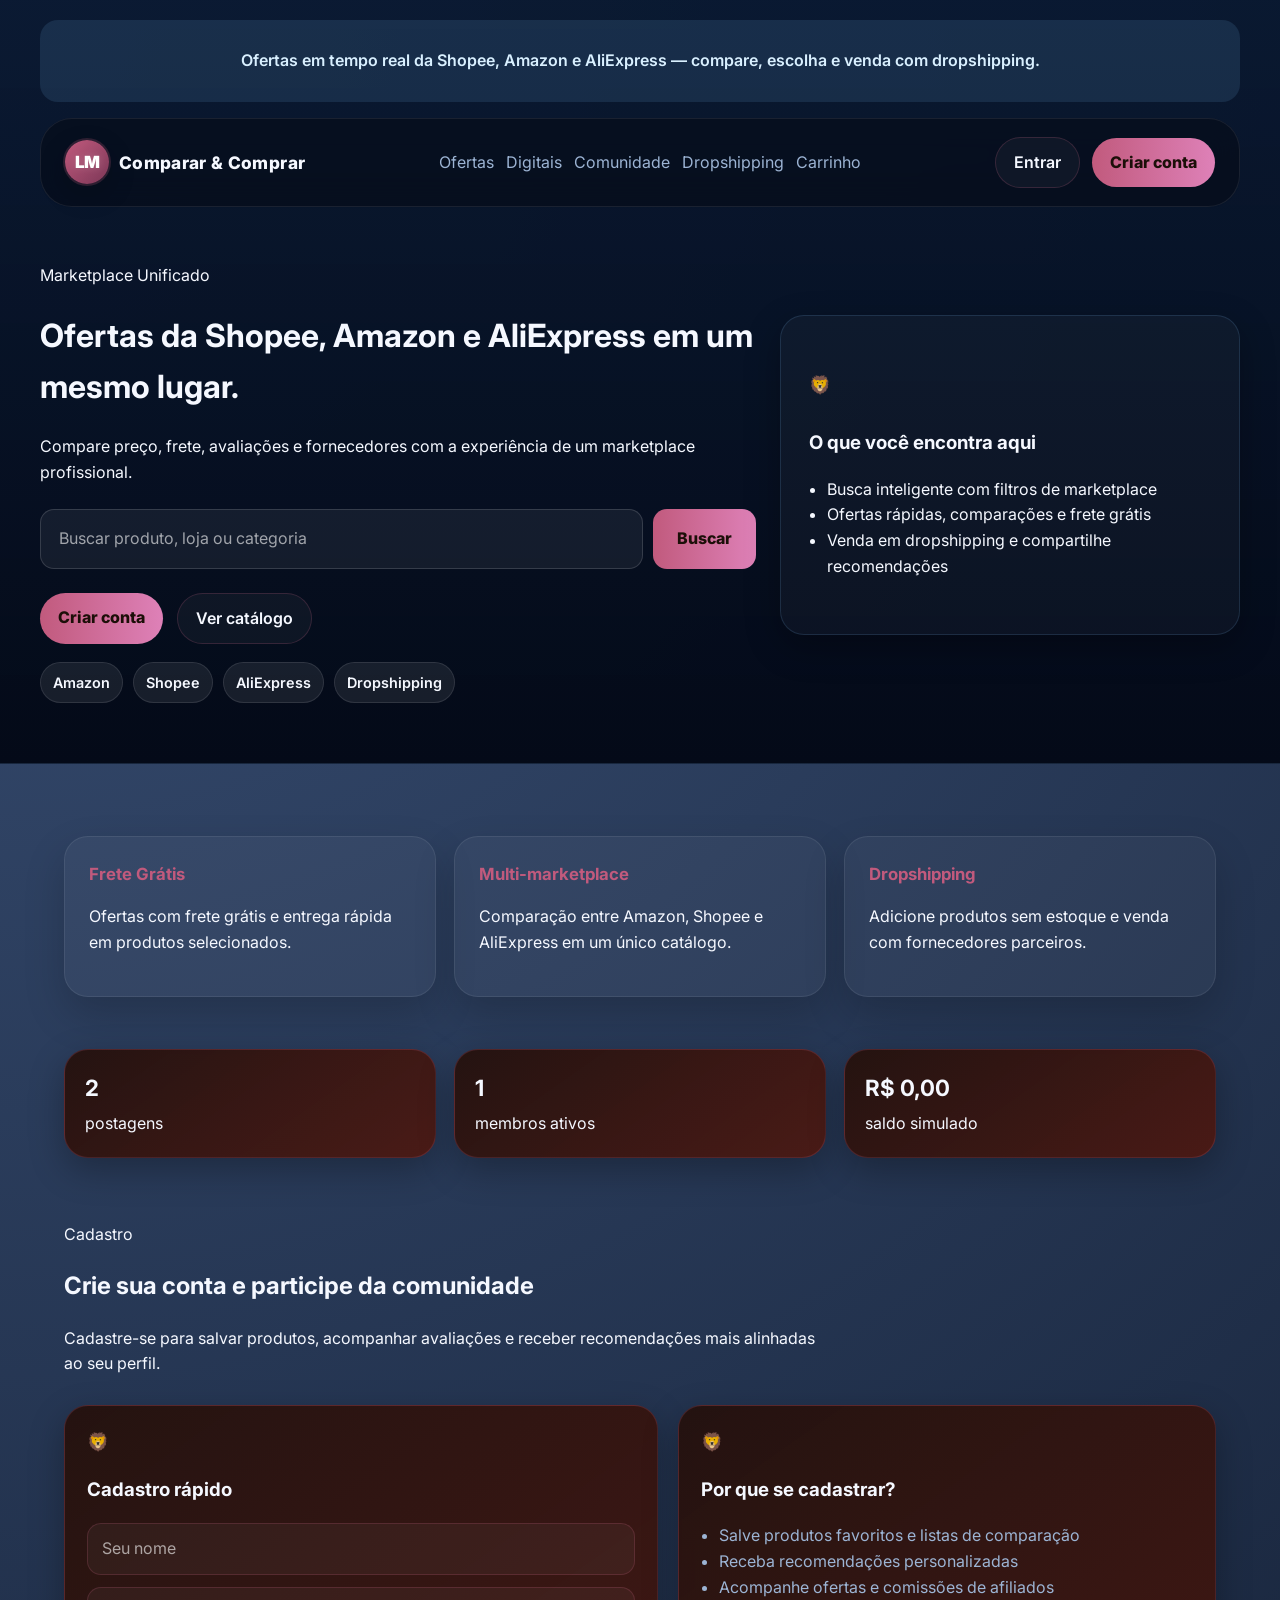
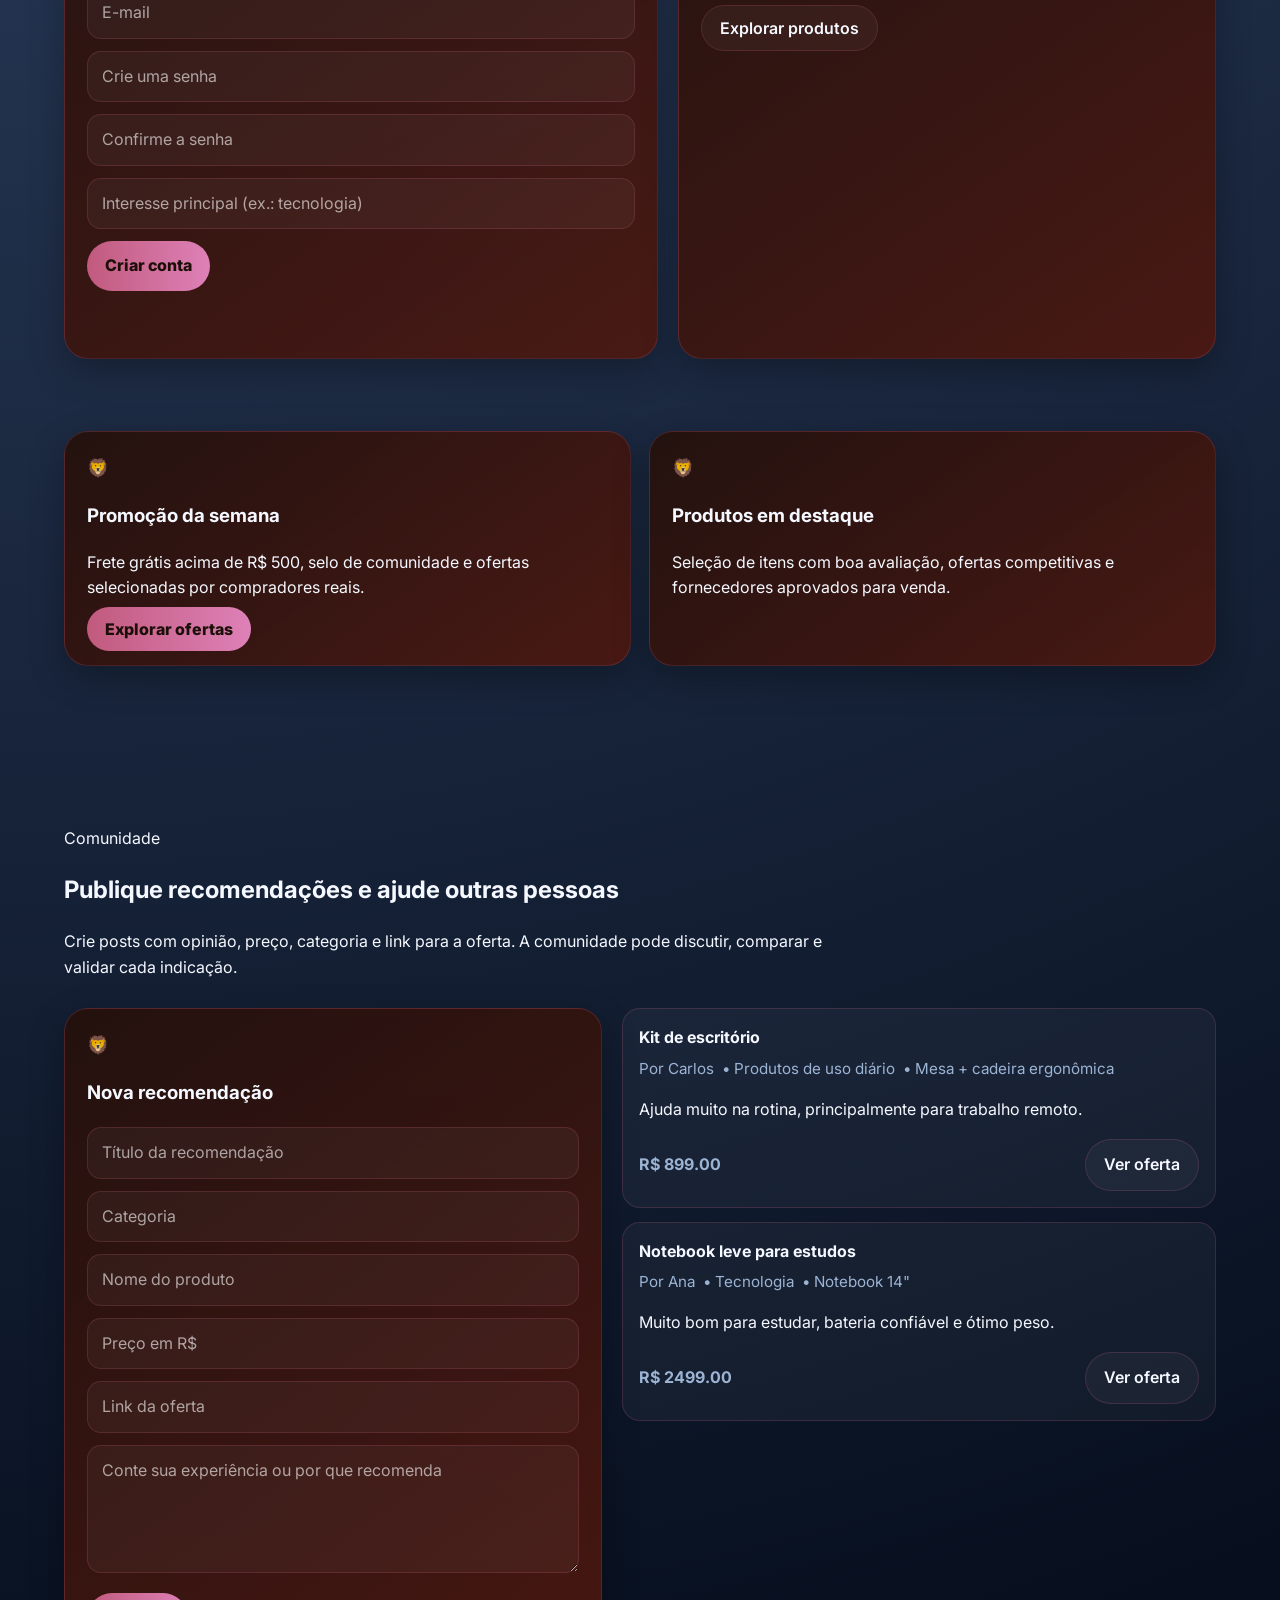
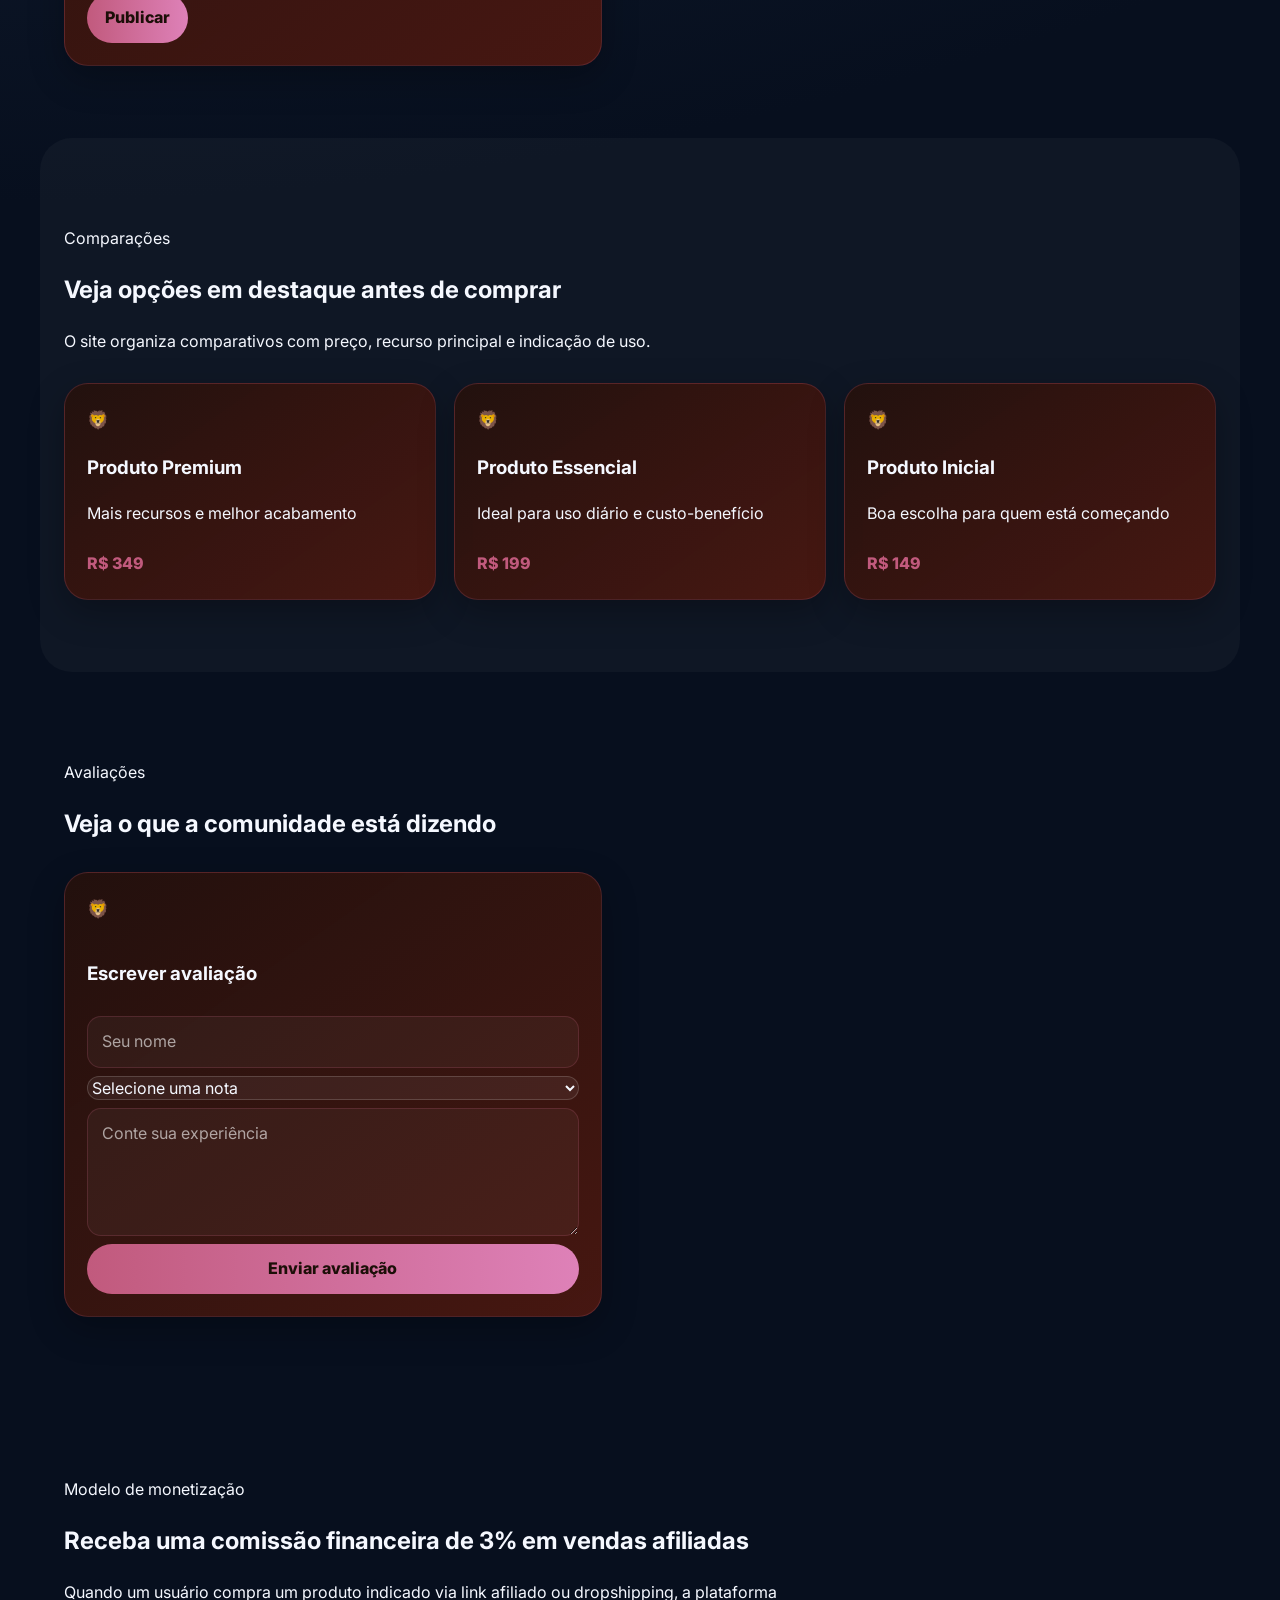
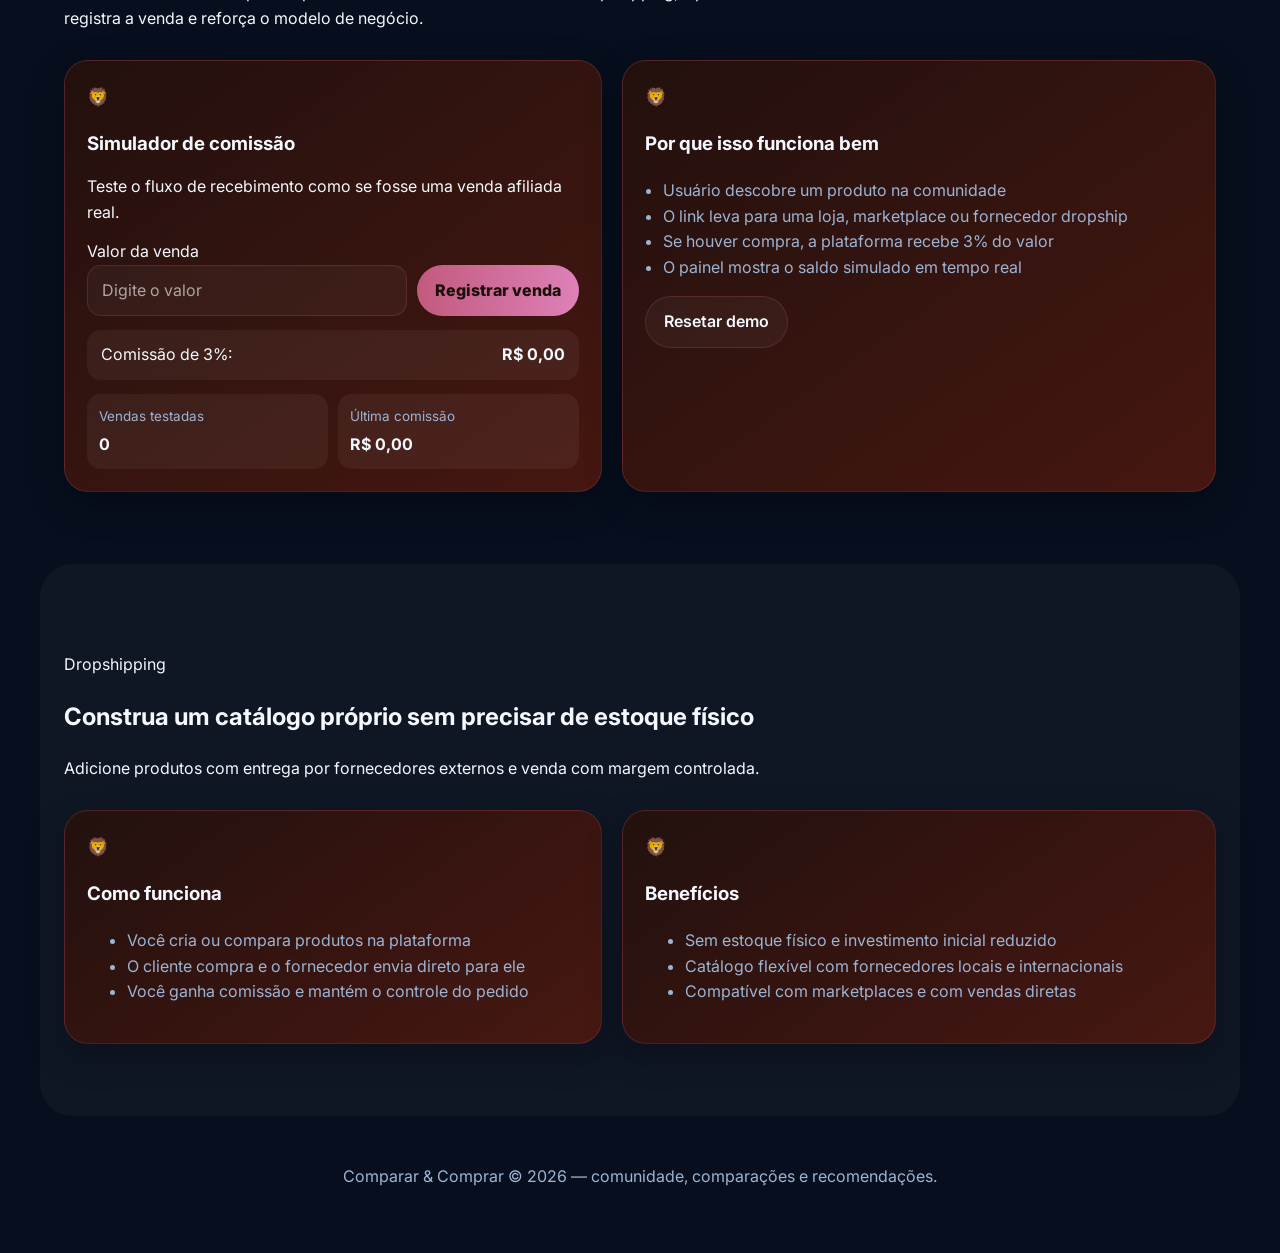
==== commit b19237c0: "Atualiza brand-mark para LM e reforça estilo do logo" ====
--- a/index.html
+++ b/index.html
@@ -23,7 +23,7 @@
           <p>Ofertas em tempo real da Shopee, Amazon e AliExpress — compare, escolha e venda com dropshipping.</p>
         </div>
         <nav class="navbar marketplace-navbar">
-          <a class="brand" href="index.html"><span class="brand-mark">🦁</span>Comparar & Comprar</a>
+          <a class="brand" href="index.html"><span class="brand-mark">LM</span>Comparar & Comprar</a>
           <div class="nav-links">
             <a href="products.html">Ofertas</a>
             <a href="digital-products.html">Digitais</a>
--- a/styles.css
+++ b/styles.css
@@ -4,10 +4,10 @@
   --panel-2: rgba(28, 44, 73, 0.96);
   --text: #f5f8ff;
   --muted: #9cb4d4;
-  --accent: #7ec4ff;
-  --accent-2: #54a4ff;
-  --accent-3: #32d4ff;
-  --border: rgba(126, 196, 255, 0.18);
+  --accent: #c15a7d;
+  --accent-2: #7c3757;
+  --accent-3: #de81b8;
+  --border: rgba(193, 90, 125, 0.22);
   --surface: rgba(255, 255, 255, 0.05);
   --shadow: rgba(0, 0, 0, 0.26);
 }
@@ -36,8 +36,24 @@
 
 button,
 input,
-textarea {
+textarea,
+select {
   font: inherit;
+}
+
+input,
+textarea,
+select {
+  color: var(--text);
+  background: rgba(255, 255, 255, 0.06);
+  border: 1px solid rgba(255, 255, 255, 0.16);
+  border-radius: 14px;
+}
+
+input::placeholder,
+textarea::placeholder,
+select::placeholder {
+  color: rgba(255, 255, 255, 0.6);
 }
 
 .app-shell {
@@ -88,15 +104,18 @@
 }
 
 .brand-mark {
-  width: 40px;
-  height: 40px;
+  width: 44px;
+  height: 44px;
   border-radius: 50%;
   display: grid;
   place-items: center;
   background: linear-gradient(135deg, var(--accent), var(--accent-2));
-  color: var(--text);
-  font-size: 1.1rem;
-  box-shadow: 0 0 0 2px rgba(126, 196, 255, 0.22);
+  color: #fff;
+  font-size: 1.05rem;
+  font-weight: 900;
+  letter-spacing: -0.04em;
+  text-shadow: 0 0 8px rgba(255, 255, 255, 0.18);
+  box-shadow: 0 0 0 2px rgba(193, 90, 125, 0.22), 0 10px 30px rgba(0, 0, 0, 0.16);
 }
 
 .nav-links,
@@ -183,6 +202,8 @@
     margin-bottom: 10px;
     font-size: 1.05rem;
     color: var(--accent);
+}
+
 .panel li,
 .post-meta,
 .post-footer {
@@ -585,7 +606,7 @@
     display: flex;
     align-items: center;
     gap: 10px;
-    margin-bottom: 14px;
+    margin-bottom: 16px;
     color: var(--text);
     font-size: 0.95rem;
   }
@@ -595,7 +616,6 @@
     height: 18px;
     accent-color: var(--accent);
   }
-  margin-bottom: 16px;
 }
 
 .product-detail-price {
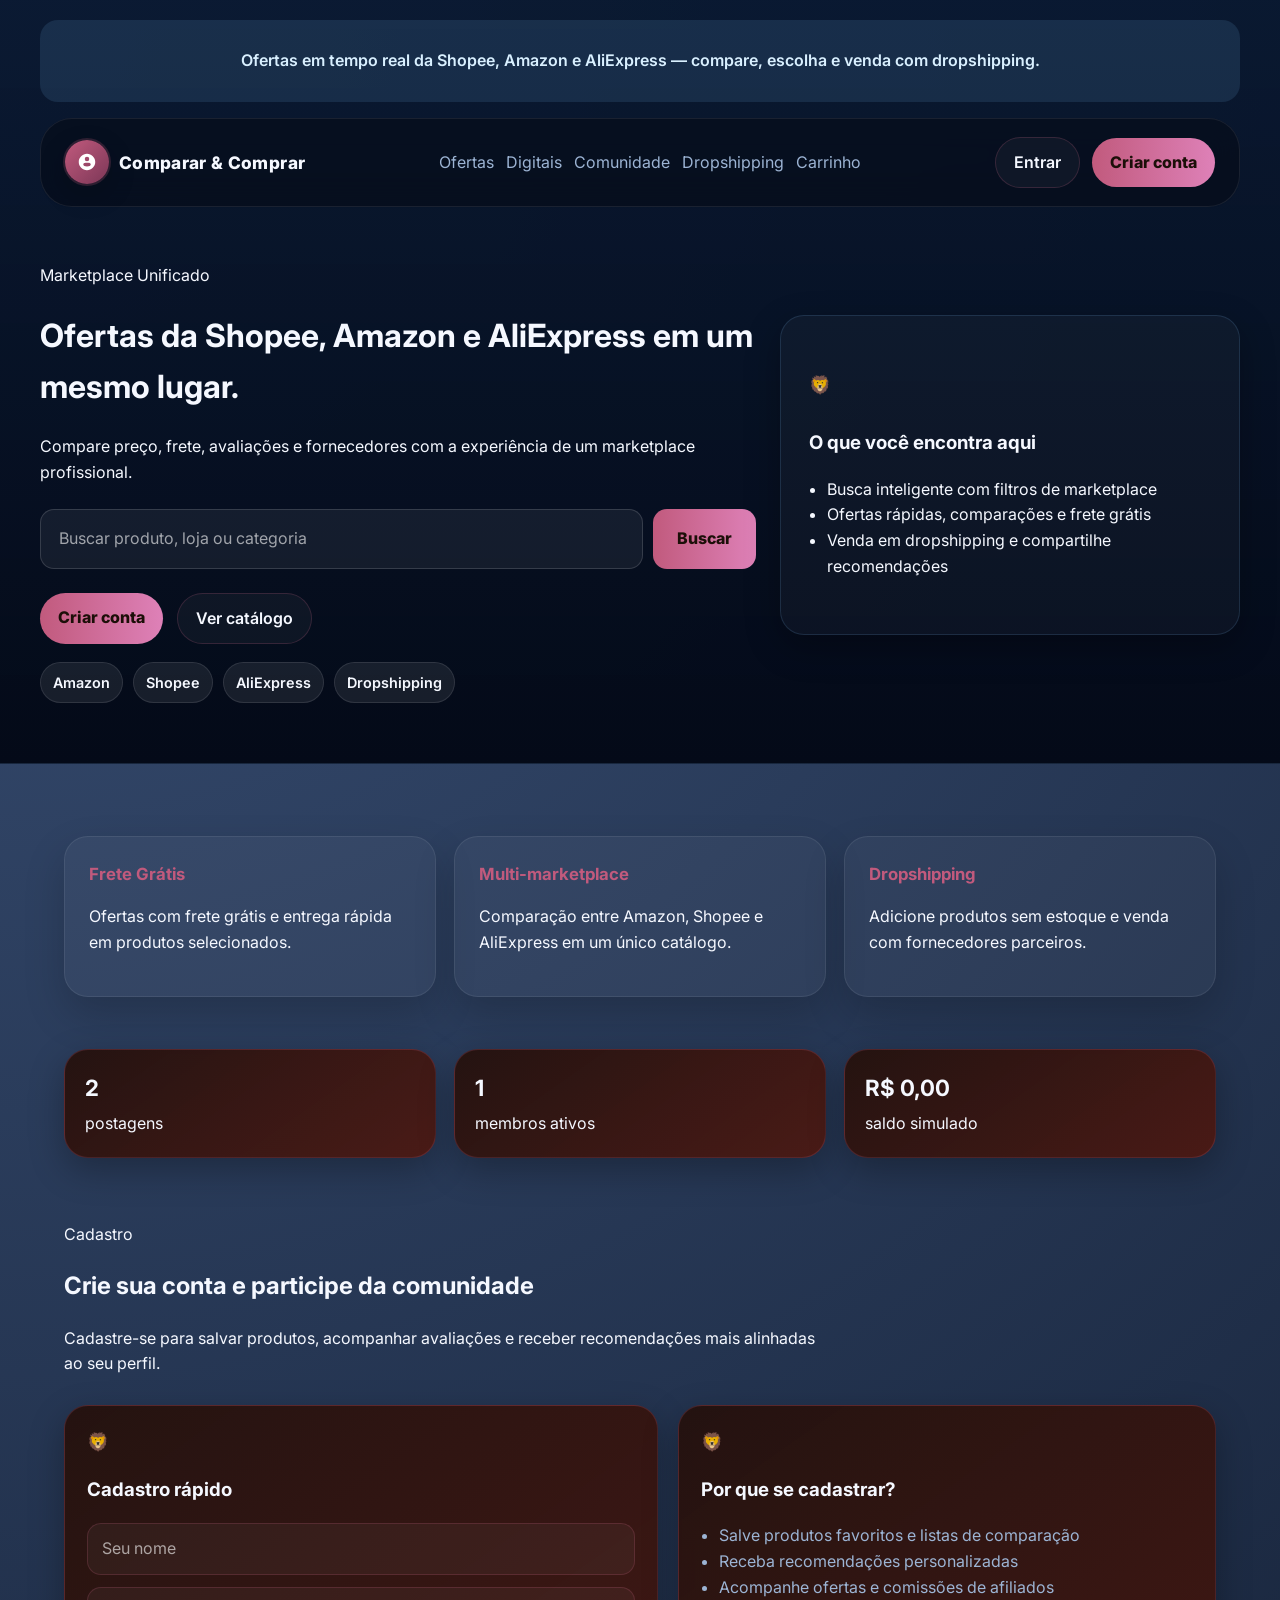
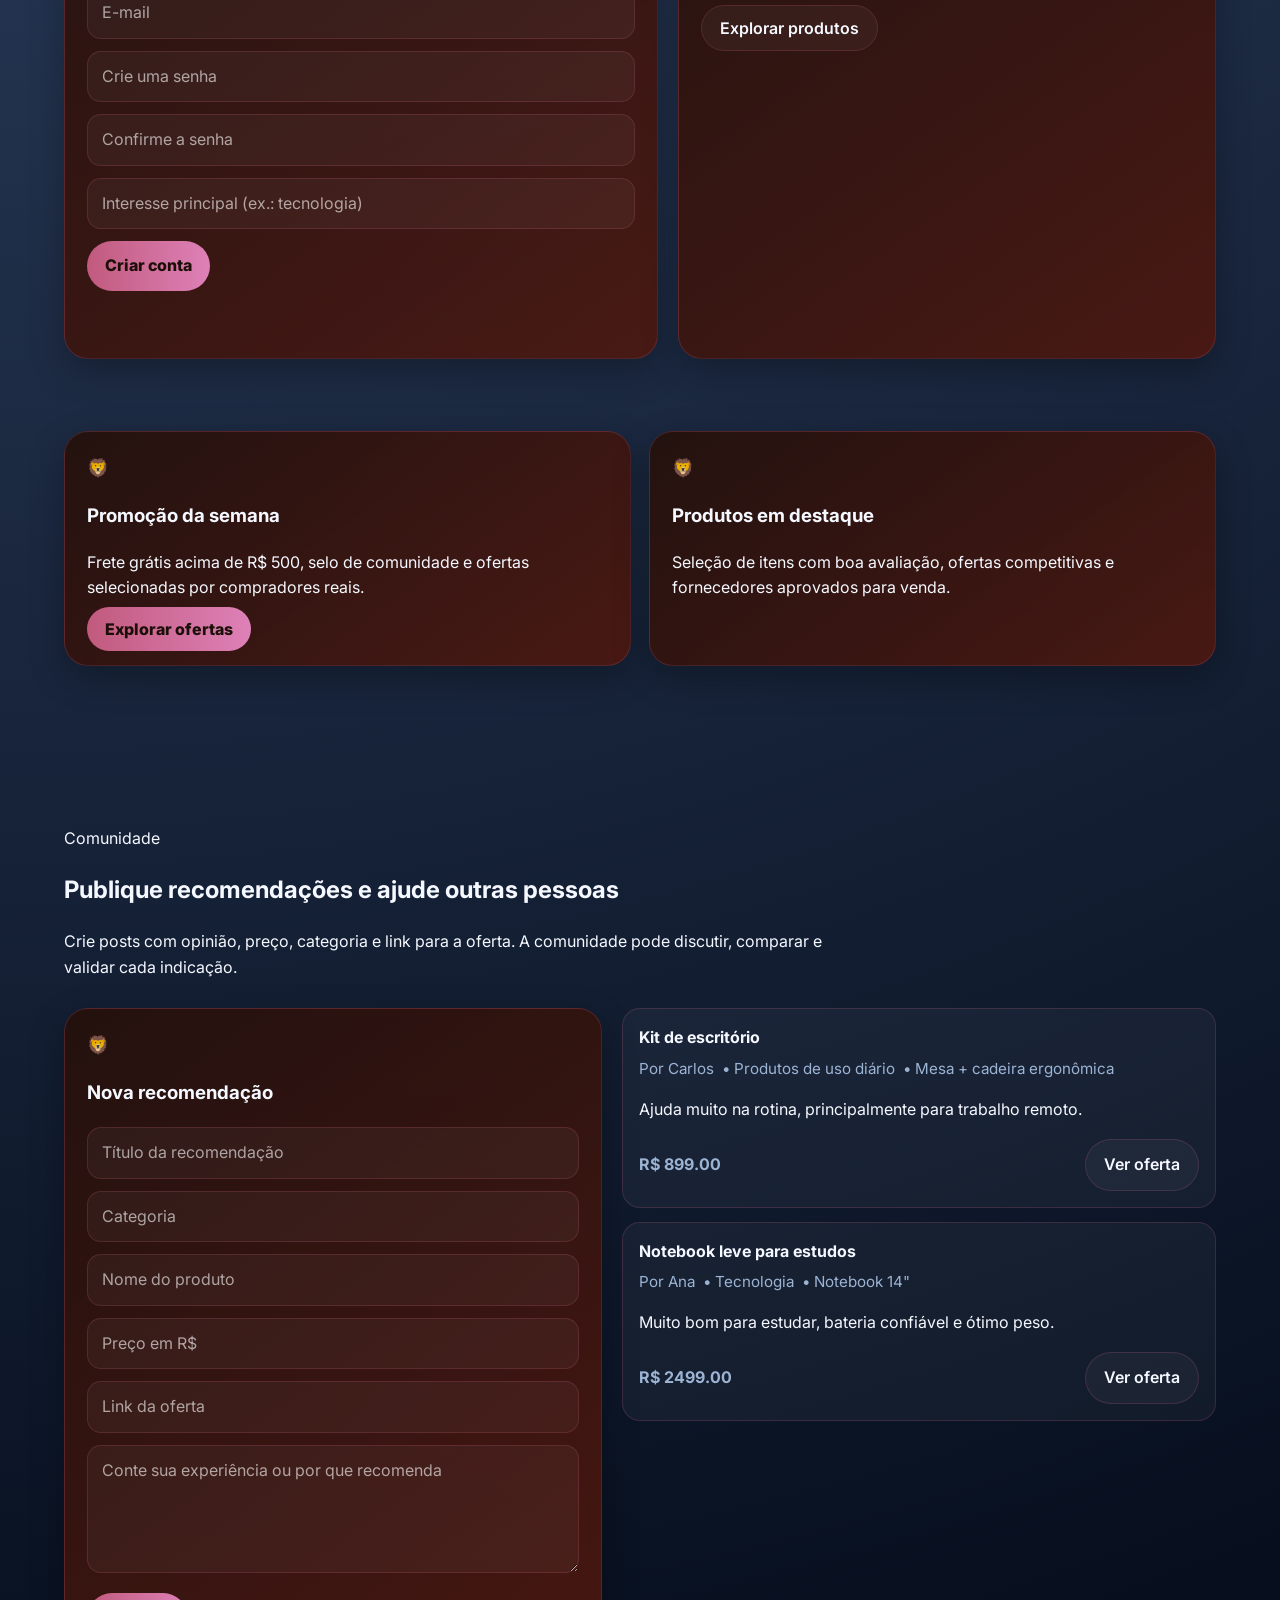
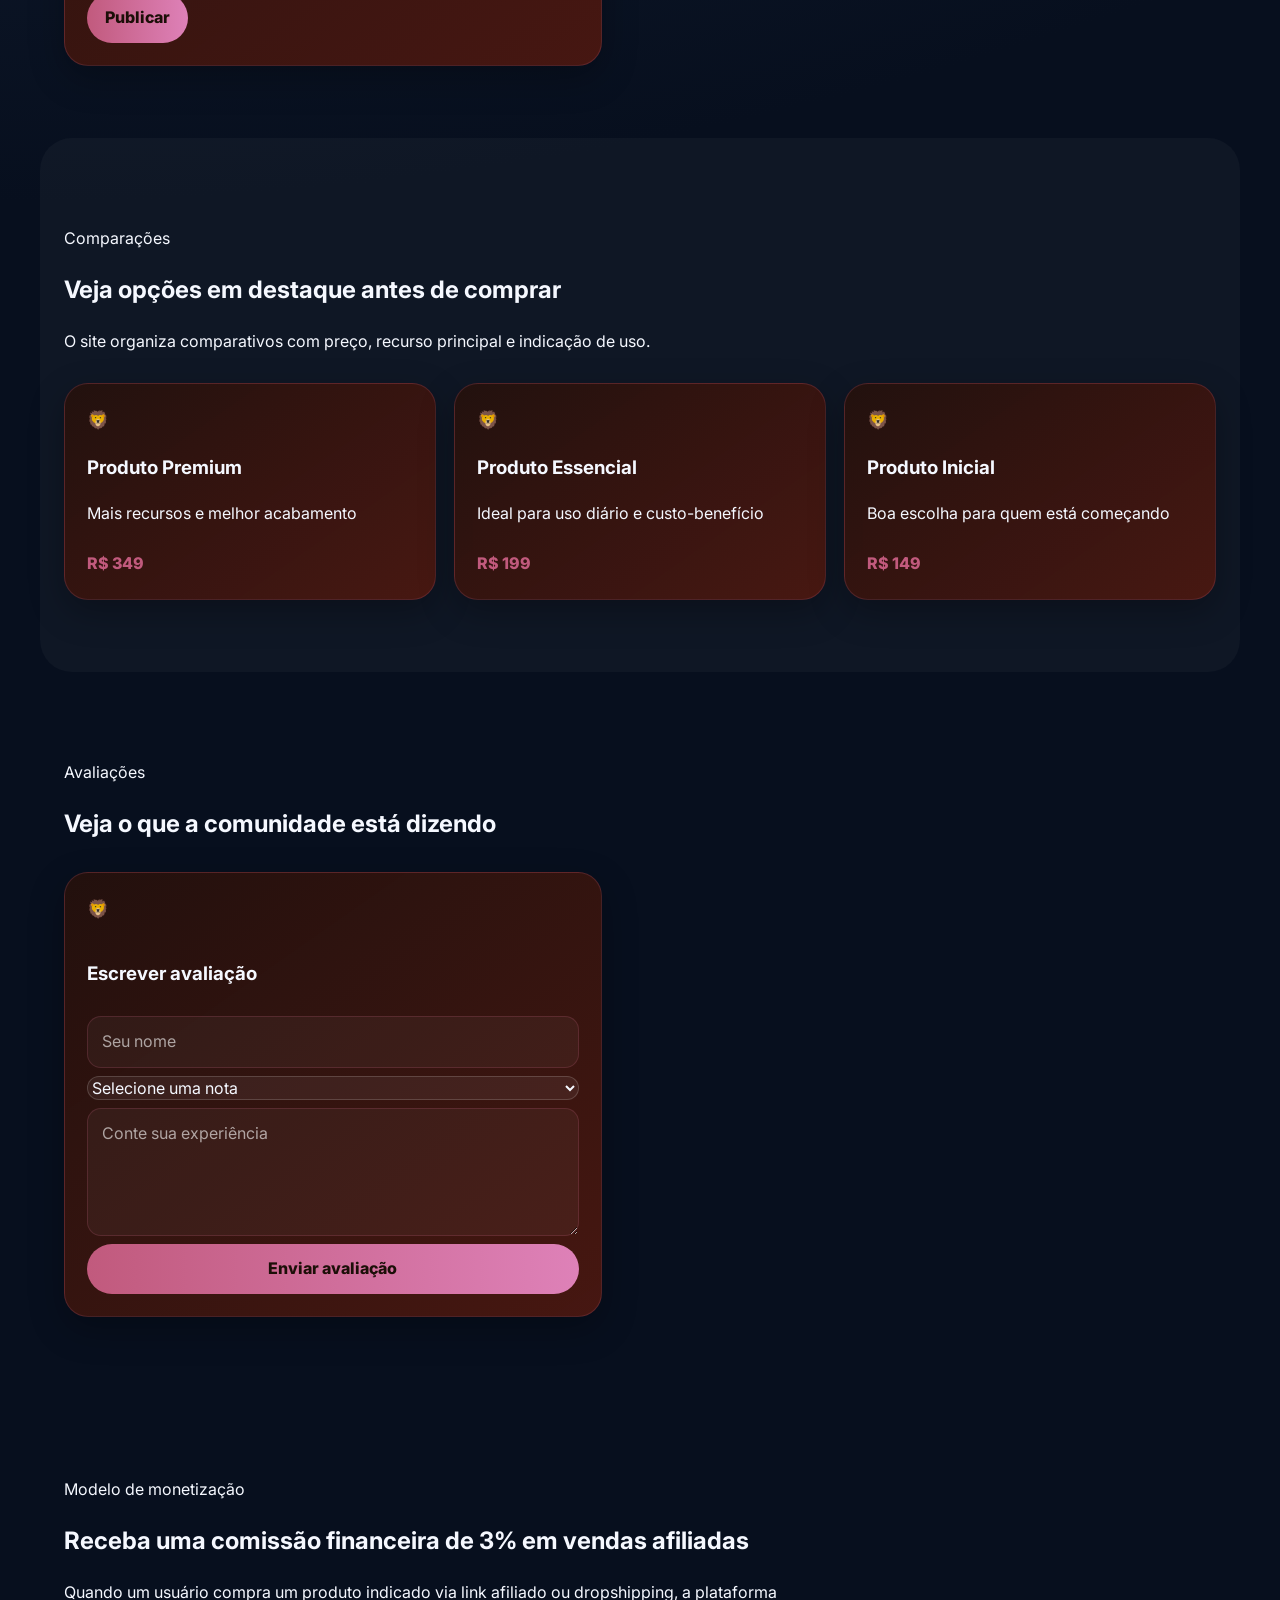
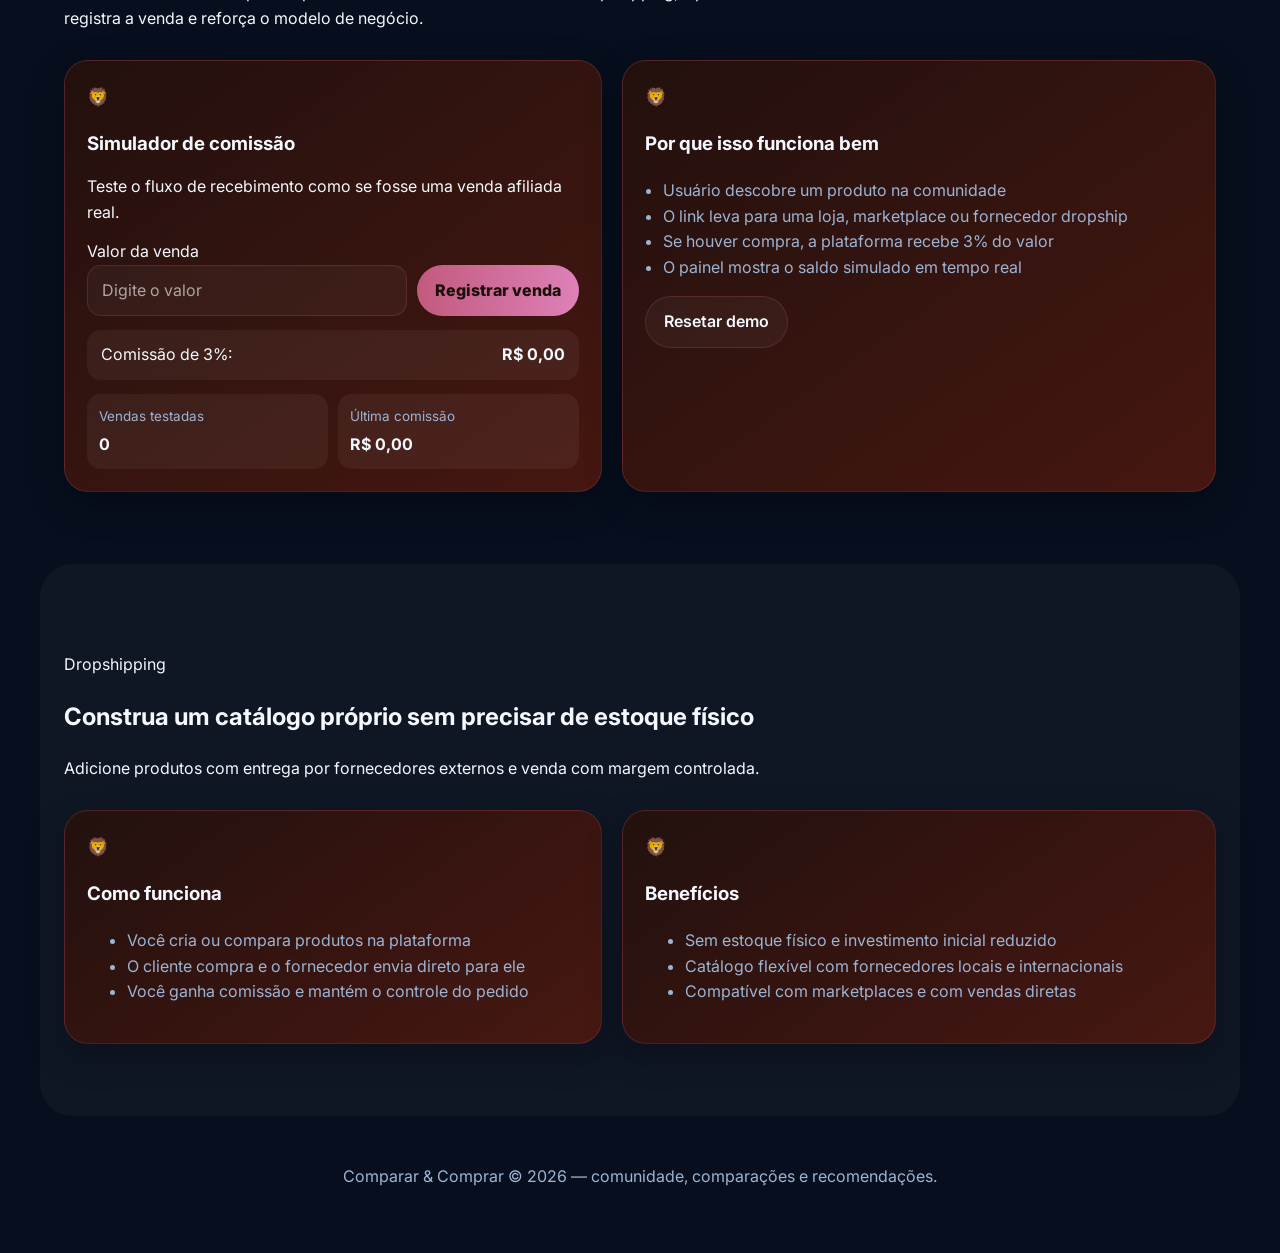
==== commit 6cd52954: "Incorpora logo SVG no brand-mark" ====
--- a/index.html
+++ b/index.html
@@ -23,7 +23,7 @@
           <p>Ofertas em tempo real da Shopee, Amazon e AliExpress — compare, escolha e venda com dropshipping.</p>
         </div>
         <nav class="navbar marketplace-navbar">
-          <a class="brand" href="index.html"><span class="brand-mark">LM</span>Comparar & Comprar</a>
+          <a class="brand" href="index.html"><span class="brand-mark"><svg viewBox="0 0 64 64" aria-hidden="true" focusable="false"><path d="M32 10c-12 0-22 10-22 22s10 22 22 22 22-10 22-22S44 10 32 10zm0 8a6 6 0 1 1 0 12 6 6 0 0 1 0-12zm-10 20c0-4 8-4 10-4s10 0 10 4-4 6-10 6-10-2-10-6z" fill="currentColor"/><path d="M14 32l8-8m28 8l-8-8" stroke="currentColor" stroke-width="4" stroke-linecap="round"/></svg></span>Comparar & Comprar</a>
           <div class="nav-links">
             <a href="products.html">Ofertas</a>
             <a href="digital-products.html">Digitais</a>
--- a/styles.css
+++ b/styles.css
@@ -118,6 +118,19 @@
   box-shadow: 0 0 0 2px rgba(193, 90, 125, 0.22), 0 10px 30px rgba(0, 0, 0, 0.16);
 }
 
+.brand-mark svg {
+  width: 24px;
+  height: 24px;
+}
+
+.brand-mark svg path {
+  fill: currentColor;
+}
+
+.brand-mark svg path[stroke] {
+  stroke: rgba(255,255,255,0.92);
+}
+
 .nav-links,
 .nav-actions {
   display: flex;
